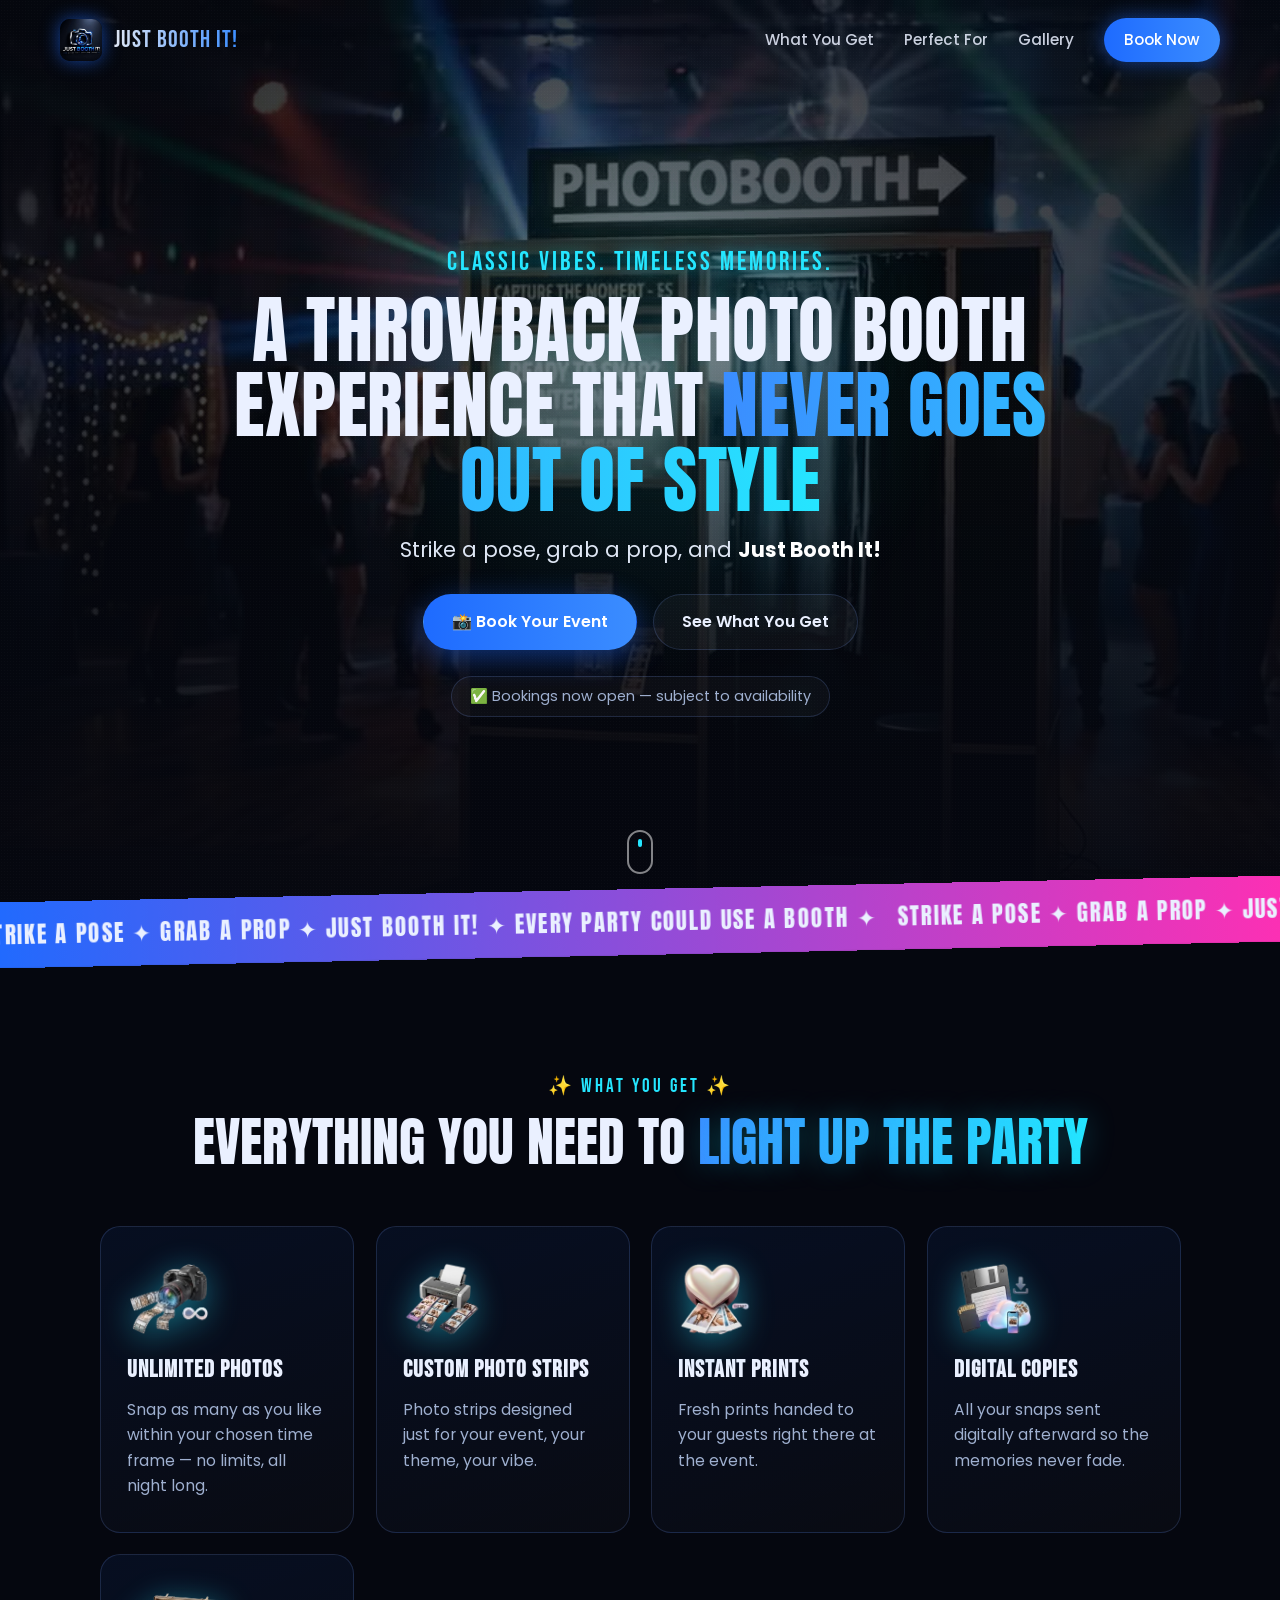
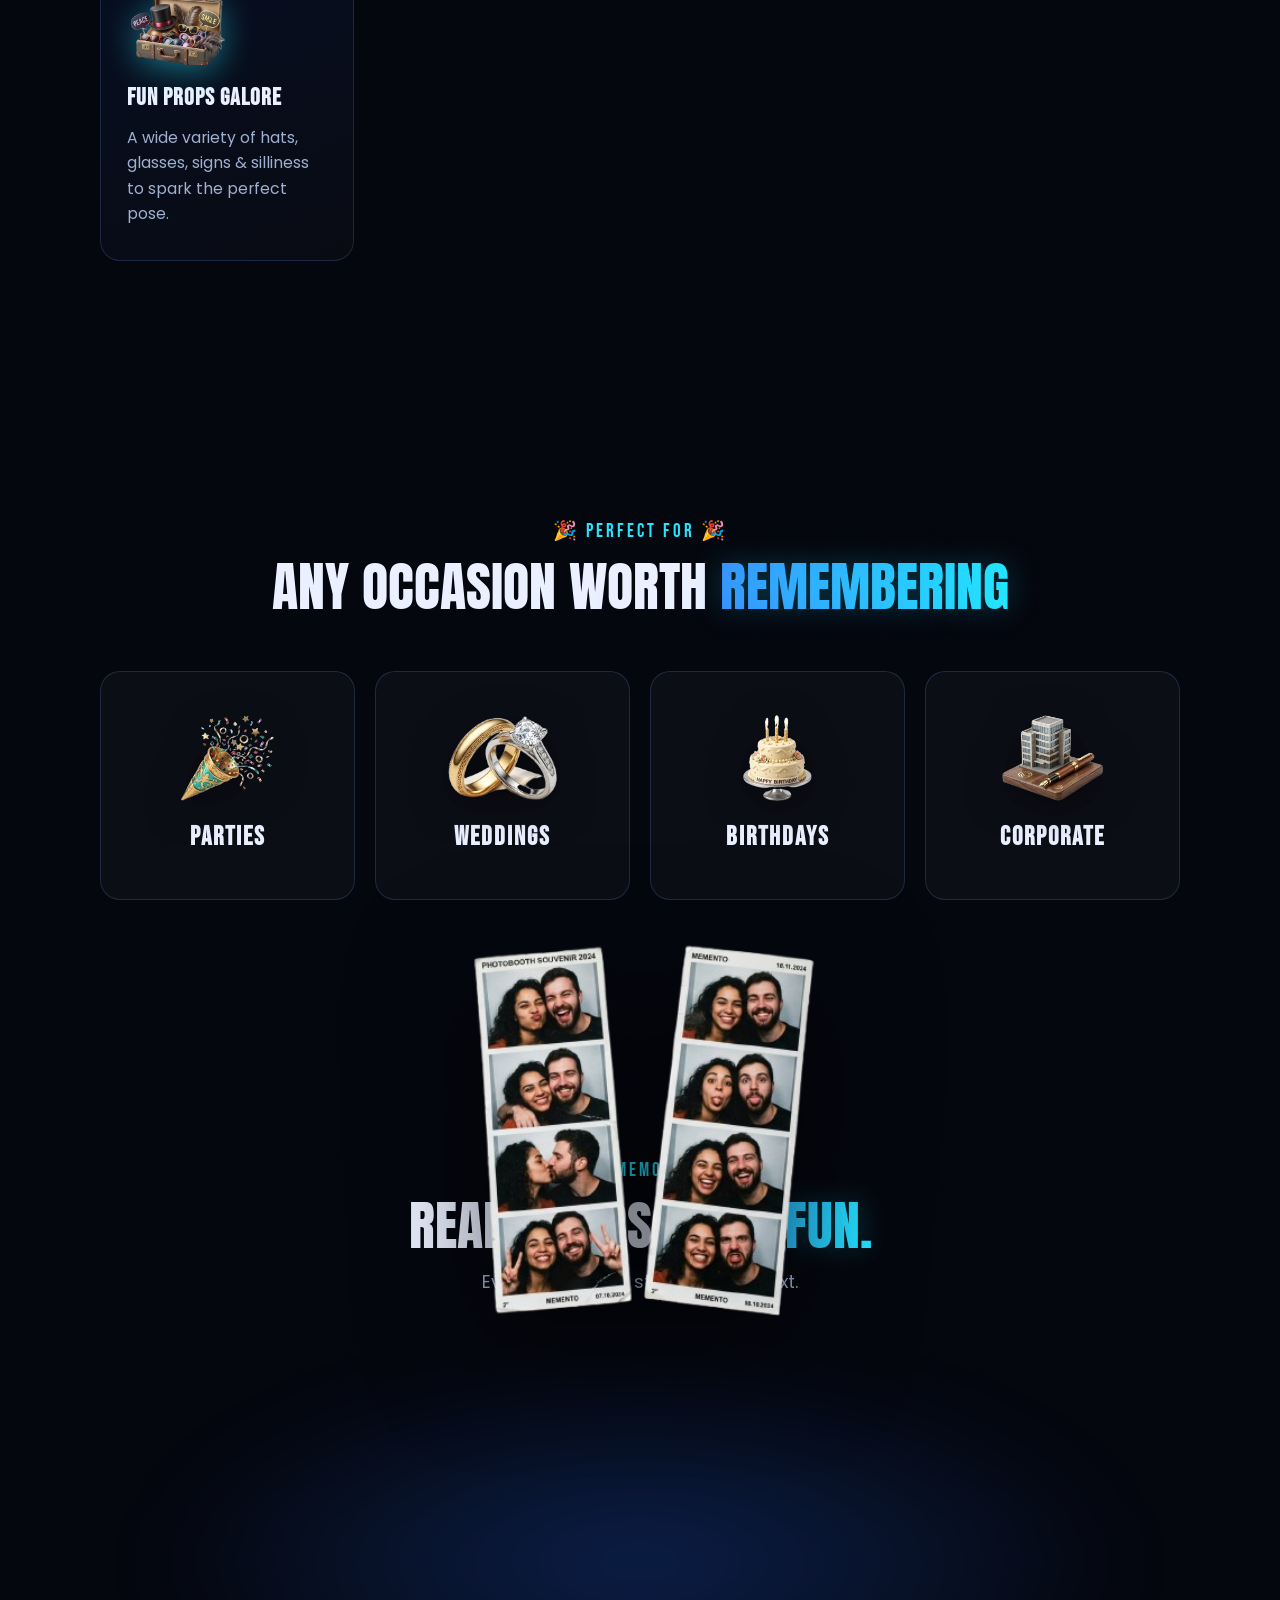
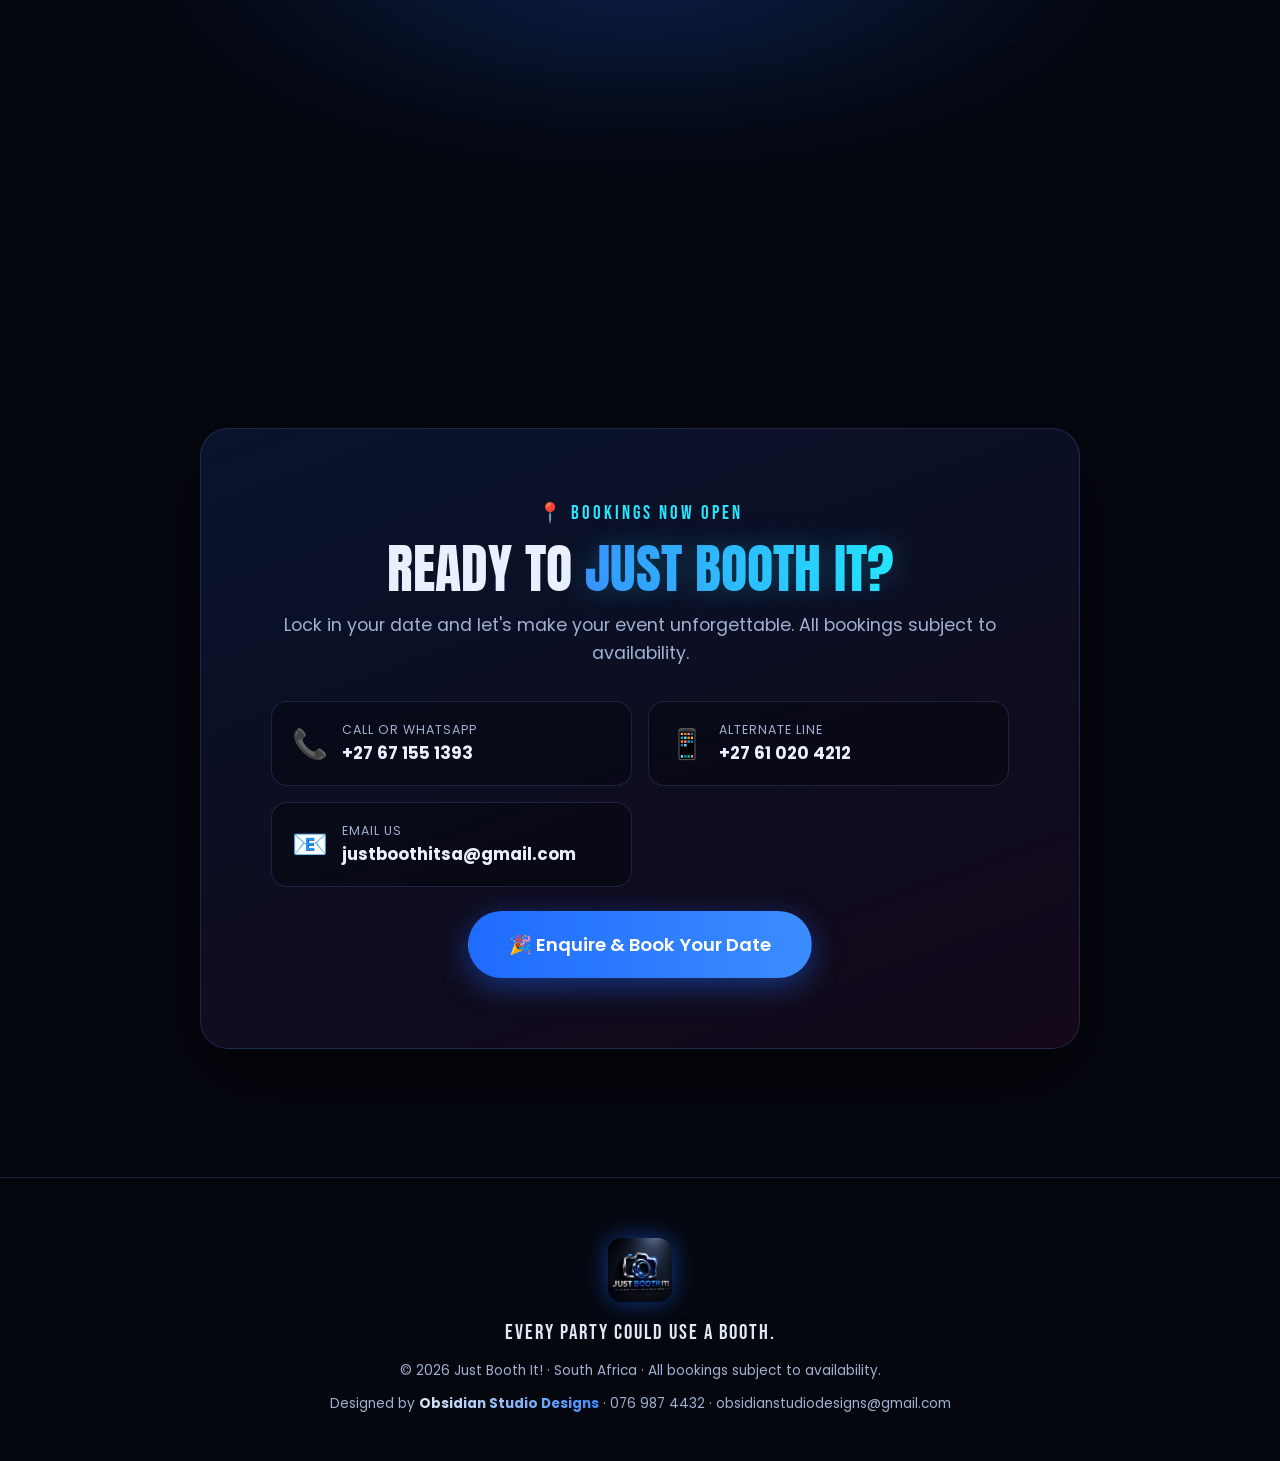
==== index.html @ 1b3a0e2d "Just Booth It! photo booth rental site Dark party/club-themed single-page site with strobe & laser e" ====
<!DOCTYPE html>
<html lang="en">
<head>
  <meta charset="UTF-8" />
  <meta name="viewport" content="width=device-width, initial-scale=1.0" />
  <title>Just Booth It! — Photo Booth Rental | Every Party Could Use a Booth</title>
  <meta name="description" content="Just Booth It! — a throwback photo booth experience that never goes out of style. Unlimited photos, custom strips, instant prints & digital copies for parties, weddings, birthdays & corporate events. Bookings now open." />
  <link rel="icon" type="image/jpeg" href="assets/logo.jpg" />
  <link rel="stylesheet" href="styles.css" />
  <link rel="preconnect" href="https://fonts.googleapis.com" />
  <link rel="preconnect" href="https://fonts.gstatic.com" crossorigin />
  <link href="https://fonts.googleapis.com/css2?family=Anton&family=Poppins:wght@300;400;500;600;700&family=Bebas+Neue&display=swap" rel="stylesheet" />
</head>
<body>

  <!-- Club light overlays -->
  <div class="fx-layer" aria-hidden="true">
    <div class="strobe"></div>
    <div class="lasers">
      <span class="laser l1"></span>
      <span class="laser l2"></span>
      <span class="laser l3"></span>
      <span class="laser l4"></span>
      <span class="laser l5"></span>
    </div>
    <div class="spotlight"></div>
    <div class="grain"></div>
  </div>

  <!-- NAV -->
  <header class="nav" id="nav">
    <a href="#top" class="nav__brand">
      <img src="assets/logo.jpg" alt="Just Booth It logo" />
      <span>Just Booth It!</span>
    </a>
    <nav class="nav__links">
      <a href="#whatyouget">What You Get</a>
      <a href="#perfect">Perfect For</a>
      <a href="#gallery">Gallery</a>
      <a href="#book" class="nav__cta">Book Now</a>
    </nav>
    <button class="nav__burger" id="burger" aria-label="Menu"><span></span><span></span><span></span></button>
  </header>

  <!-- HERO -->
  <section class="hero" id="top">
    <video class="hero__video" autoplay muted loop playsinline poster="assets/hero-poster.jpg">
      <source src="assets/hero.mp4" type="video/mp4" />
    </video>
    <div class="hero__scrim"></div>

    <div class="hero__content reveal">
      <p class="hero__eyebrow">Classic vibes. Timeless memories.</p>
      <h1 class="hero__title">A throwback photo booth experience that <span>never goes out of style</span></h1>
      <p class="hero__sub">Strike a pose, grab a prop, and <b>Just Booth It!</b></p>
      <div class="hero__actions">
        <a href="#book" class="btn btn--primary">📸 Book Your Event</a>
        <a href="#whatyouget" class="btn btn--ghost">See What You Get</a>
      </div>
      <div class="hero__badge">✅ Bookings now open — subject to availability</div>
    </div>

    <a href="#whatyouget" class="hero__scroll" aria-label="Scroll down">
      <span></span>
    </a>
  </section>

  <!-- MARQUEE -->
  <div class="marquee" aria-hidden="true">
    <div class="marquee__track">
      <span>Strike a pose ✦ Grab a prop ✦ Just Booth It! ✦ Every party could use a booth ✦ </span>
      <span>Strike a pose ✦ Grab a prop ✦ Just Booth It! ✦ Every party could use a booth ✦ </span>
    </div>
  </div>

  <!-- WHAT YOU GET -->
  <section class="section" id="whatyouget">
    <div class="section__head reveal">
      <p class="kicker">✨ What You Get ✨</p>
      <h2 class="h2">Everything you need to <span class="glow">light up the party</span></h2>
    </div>

    <div class="cards">
      <article class="card reveal" data-tilt>
        <div class="card__icon"><img src="assets/get-photos.png" alt="" /></div>
        <h3>Unlimited Photos</h3>
        <p>Snap as many as you like within your chosen time frame — no limits, all night long.</p>
      </article>
      <article class="card reveal" data-tilt>
        <div class="card__icon"><img src="assets/get-strips.png" alt="" /></div>
        <h3>Custom Photo Strips</h3>
        <p>Photo strips designed just for your event, your theme, your vibe.</p>
      </article>
      <article class="card reveal" data-tilt>
        <div class="card__icon"><img src="assets/get-instant.png" alt="" /></div>
        <h3>Instant Prints</h3>
        <p>Fresh prints handed to your guests right there at the event.</p>
      </article>
      <article class="card reveal" data-tilt>
        <div class="card__icon"><img src="assets/get-digital.png" alt="" /></div>
        <h3>Digital Copies</h3>
        <p>All your snaps sent digitally afterward so the memories never fade.</p>
      </article>
      <article class="card reveal" data-tilt>
        <div class="card__icon"><img src="assets/get-props.png" alt="" /></div>
        <h3>Fun Props Galore</h3>
        <p>A wide variety of hats, glasses, signs & silliness to spark the perfect pose.</p>
      </article>
    </div>
  </section>

  <!-- PERFECT FOR -->
  <section class="section perfect" id="perfect">
    <div class="section__head reveal">
      <p class="kicker">🎉 Perfect For 🎉</p>
      <h2 class="h2">Any occasion worth <span class="glow">remembering</span></h2>
    </div>
    <div class="perfect__grid">
      <div class="occ reveal"><img src="assets/occ-party.png" alt="" /><h3>Parties</h3></div>
      <div class="occ reveal"><img src="assets/occ-wedding.png" alt="" /><h3>Weddings</h3></div>
      <div class="occ reveal"><img src="assets/occ-birthday.png" alt="" /><h3>Birthdays</h3></div>
      <div class="occ reveal"><img src="assets/occ-corporate.png" alt="" /><h3>Corporate</h3></div>
    </div>
  </section>

  <!-- GALLERY -->
  <section class="section gallery" id="gallery">
    <div class="section__head reveal">
      <p class="kicker">🖤 The Memories 🖤</p>
      <h2 class="h2">Real strips. <span class="glow">Real fun.</span></h2>
      <p class="lede">Every strip tells a story. Yours is next.</p>
    </div>
    <div class="gallery__stage">
      <img class="gallery__strips parallax" data-speed="0.15" src="assets/strips.png" alt="Photo booth strips of guests posing" />
      <div class="gallery__glow"></div>
    </div>
  </section>

  <!-- BOOK / CONTACT -->
  <section class="section book" id="book">
    <div class="book__inner reveal">
      <p class="kicker">📍 Bookings Now Open</p>
      <h2 class="h2">Ready to <span class="glow">Just Booth It?</span></h2>
      <p class="lede">Lock in your date and let's make your event unforgettable. All bookings subject to availability.</p>

      <div class="book__contacts">
        <a class="contact" href="tel:+27671551393">
          <span class="contact__ic">📞</span>
          <span class="contact__t"><small>Call or WhatsApp</small><b>+27 67 155 1393</b></span>
        </a>
        <a class="contact" href="tel:+27610204212">
          <span class="contact__ic">📱</span>
          <span class="contact__t"><small>Alternate line</small><b>+27 61 020 4212</b></span>
        </a>
        <a class="contact" href="mailto:justboothitsa@gmail.com">
          <span class="contact__ic">📧</span>
          <span class="contact__t"><small>Email us</small><b>justboothitsa@gmail.com</b></span>
        </a>
      </div>

      <a href="mailto:justboothitsa@gmail.com?subject=Photo%20Booth%20Booking%20Enquiry" class="btn btn--primary btn--big">🎉 Enquire &amp; Book Your Date</a>
    </div>
  </section>

  <!-- FOOTER -->
  <footer class="footer">
    <img src="assets/logo.jpg" alt="Just Booth It" class="footer__logo" />
    <p class="footer__tag">Every party could use a booth.</p>
    <p class="footer__copy">© <span id="year"></span> Just Booth It! · South Africa · All bookings subject to availability.</p>
    <p class="footer__credit">Designed by <b>Obsidian Studio Designs</b> · <a href="tel:+27769874432">076 987 4432</a> · <a href="mailto:obsidianstudiodesigns@gmail.com">obsidianstudiodesigns@gmail.com</a></p>
  </footer>

  <script src="script.js"></script>
</body>
</html>
---- styles.css ----
/* ===== Just Booth It! — dark club/party theme ===== */
:root{
  --ink:#05070f;
  --ink-2:#0a0e1c;
  --blue:#1e6bff;
  --blue-bright:#3b8dff;
  --cyan:#25e6ff;
  --silver:#dfe7f5;
  --magenta:#ff2fb3;
  --green:#39ff88;
  --text:#eaf0ff;
  --muted:#9fb0d0;
  --edge:rgba(120,160,255,.18);
  --font-head:'Anton',sans-serif;
  --font-alt:'Bebas Neue',sans-serif;
  --font-body:'Poppins',sans-serif;
}

*{box-sizing:border-box;margin:0;padding:0}
html{scroll-behavior:smooth}
body{
  font-family:var(--font-body);
  background:var(--ink);
  color:var(--text);
  overflow-x:hidden;
  line-height:1.6;
}
img{max-width:100%;display:block}
a{color:inherit;text-decoration:none}

/* ===== club light FX layer ===== */
.fx-layer{position:fixed;inset:0;pointer-events:none;z-index:2;overflow:hidden}
.strobe{position:absolute;inset:0;background:#fff;opacity:0;mix-blend-mode:overlay;animation:strobe 9s infinite}
@keyframes strobe{
  0%,7%,100%{opacity:0}
  2%{opacity:.05}
  4%{opacity:.14}
  5%{opacity:0}
  6%{opacity:.10}
}
.lasers{position:absolute;inset:-30%;filter:blur(2px)}
.laser{position:absolute;top:50%;left:50%;width:160vw;height:3px;transform-origin:left center;opacity:.0;mix-blend-mode:screen}
.laser.l1{background:linear-gradient(90deg,transparent,var(--blue),transparent);animation:sweep 11s linear infinite}
.laser.l2{background:linear-gradient(90deg,transparent,var(--cyan),transparent);animation:sweep 14s linear infinite reverse}
.laser.l3{background:linear-gradient(90deg,transparent,var(--magenta),transparent);animation:sweep 17s linear infinite}
.laser.l4{background:linear-gradient(90deg,transparent,var(--green),transparent);animation:sweep 13s linear infinite reverse}
.laser.l5{background:linear-gradient(90deg,transparent,var(--blue-bright),transparent);animation:sweep 19s linear infinite}
@keyframes sweep{
  0%{transform:rotate(0deg);opacity:0}
  10%{opacity:.35}
  50%{opacity:.5}
  90%{opacity:.35}
  100%{transform:rotate(360deg);opacity:0}
}
.spotlight{position:absolute;width:60vmax;height:60vmax;border-radius:50%;
  background:radial-gradient(circle, rgba(37,230,255,.10), transparent 60%);
  transform:translate(-50%,-50%);left:50%;top:40%;transition:left .3s ease,top .3s ease}
.grain{position:absolute;inset:0;opacity:.05;background-image:radial-gradient(rgba(255,255,255,.5) .5px,transparent .5px);background-size:3px 3px}

/* ===== nav ===== */
.nav{position:fixed;top:0;left:0;right:0;z-index:20;display:flex;align-items:center;justify-content:space-between;
  padding:18px clamp(18px,5vw,60px);transition:.35s;backdrop-filter:blur(0)}
.nav.scrolled{background:rgba(5,7,15,.78);backdrop-filter:blur(14px);border-bottom:1px solid var(--edge);padding:12px clamp(18px,5vw,60px)}
.nav__brand{display:flex;align-items:center;gap:12px;font-family:var(--font-alt);font-size:1.5rem;letter-spacing:1px}
.nav__brand img{width:42px;height:42px;border-radius:10px;box-shadow:0 0 18px rgba(30,107,255,.6)}
.nav__brand span{background:linear-gradient(90deg,var(--silver),var(--blue-bright));-webkit-background-clip:text;background-clip:text;color:transparent}
.nav__links{display:flex;align-items:center;gap:30px;font-weight:500;font-size:.95rem}
.nav__links a{opacity:.85;transition:.2s;position:relative}
.nav__links a:hover{opacity:1;color:var(--cyan)}
.nav__cta{background:linear-gradient(90deg,var(--blue),var(--blue-bright));color:#fff!important;padding:10px 20px;border-radius:999px;opacity:1!important;box-shadow:0 0 20px rgba(30,107,255,.5)}
.nav__cta:hover{box-shadow:0 0 32px rgba(59,141,255,.9)}
.nav__burger{display:none;flex-direction:column;gap:5px;background:none;border:0;cursor:pointer}
.nav__burger span{width:26px;height:3px;background:var(--text);border-radius:2px;transition:.3s}

/* ===== hero ===== */
.hero{position:relative;min-height:100svh;display:grid;place-items:center;text-align:center;overflow:hidden}
.hero__video{position:absolute;inset:0;width:100%;height:100%;object-fit:cover;z-index:0;filter:saturate(1.15) contrast(1.05)}
.hero__scrim{position:absolute;inset:0;z-index:1;
  background:
    radial-gradient(ellipse at 50% 30%,rgba(5,7,15,.25),rgba(5,7,15,.75) 70%),
    linear-gradient(to bottom,rgba(5,7,15,.6),rgba(5,7,15,.35) 40%,rgba(5,7,15,.95))}
.hero__content{position:relative;z-index:5;padding:100px 20px 40px;max-width:960px}
.hero__logo{width:min(360px,72vw);margin:0 auto 6px;filter:drop-shadow(0 8px 40px rgba(30,107,255,.55));animation:floaty 6s ease-in-out infinite}
@keyframes floaty{50%{transform:translateY(-12px)}}
.hero__eyebrow{font-family:var(--font-alt);letter-spacing:3px;font-size:clamp(1.1rem,3vw,1.6rem);color:var(--cyan);text-shadow:0 0 18px rgba(37,230,255,.6);margin-bottom:8px}
.hero__title{font-family:var(--font-head);font-weight:400;line-height:1.02;font-size:clamp(2.1rem,6.4vw,4.6rem);letter-spacing:.5px;text-transform:uppercase}
.hero__title span{background:linear-gradient(90deg,var(--blue-bright),var(--cyan));-webkit-background-clip:text;background-clip:text;color:transparent}
.hero__sub{margin-top:16px;font-size:clamp(1rem,2.4vw,1.3rem);color:var(--silver)}
.hero__sub b{color:#fff}
.hero__actions{margin-top:28px;display:flex;gap:16px;justify-content:center;flex-wrap:wrap}
.hero__badge{margin-top:26px;display:inline-block;font-size:.9rem;color:var(--muted);border:1px solid var(--edge);padding:8px 18px;border-radius:999px;background:rgba(255,255,255,.03)}

.hero__scroll{position:absolute;bottom:26px;left:50%;transform:translateX(-50%);z-index:6;width:26px;height:44px;border:2px solid rgba(255,255,255,.5);border-radius:14px;display:grid;justify-items:center;padding-top:7px}
.hero__scroll span{width:4px;height:8px;background:var(--cyan);border-radius:2px;animation:scrolldot 1.6s infinite}
@keyframes scrolldot{0%{transform:translateY(0);opacity:1}70%{transform:translateY(14px);opacity:0}100%{opacity:0}}

/* ===== buttons ===== */
.btn{font-family:var(--font-body);font-weight:600;font-size:1rem;padding:14px 28px;border-radius:999px;cursor:pointer;transition:.25s;display:inline-block;border:1px solid transparent}
.btn--primary{background:linear-gradient(90deg,var(--blue),var(--blue-bright));color:#fff;box-shadow:0 8px 30px rgba(30,107,255,.45)}
.btn--primary:hover{transform:translateY(-3px);box-shadow:0 12px 40px rgba(59,141,255,.8)}
.btn--ghost{border-color:var(--edge);color:var(--text);background:rgba(255,255,255,.04)}
.btn--ghost:hover{border-color:var(--cyan);color:var(--cyan);transform:translateY(-3px)}
.btn--big{font-size:1.15rem;padding:18px 40px;margin-top:14px}

/* ===== marquee ===== */
.marquee{position:relative;z-index:5;background:linear-gradient(90deg,var(--blue),var(--magenta));overflow:hidden;padding:14px 0;transform:rotate(-1.2deg) scale(1.03);margin:-10px 0}
.marquee__track{display:flex;white-space:nowrap;animation:marq 22s linear infinite;font-family:var(--font-head);letter-spacing:2px;font-size:1.4rem;text-transform:uppercase}
.marquee__track span{padding-right:20px}
@keyframes marq{to{transform:translateX(-50%)}}

/* ===== sections ===== */
.section{position:relative;z-index:5;padding:clamp(70px,10vw,130px) clamp(18px,5vw,60px);max-width:1200px;margin:0 auto}
.section__head{text-align:center;margin-bottom:56px}
.kicker{font-family:var(--font-alt);letter-spacing:3px;font-size:1.2rem;color:var(--cyan);margin-bottom:10px}
.h2{font-family:var(--font-head);font-weight:400;text-transform:uppercase;font-size:clamp(1.9rem,5vw,3.4rem);line-height:1.05}
.glow{background:linear-gradient(90deg,var(--blue-bright),var(--cyan));-webkit-background-clip:text;background-clip:text;color:transparent;text-shadow:0 0 30px rgba(37,230,255,.25)}
.lede{margin-top:14px;color:var(--muted);font-size:1.1rem}

/* ===== cards ===== */
.cards{display:grid;grid-template-columns:repeat(auto-fit,minmax(230px,1fr));gap:22px}
.card{position:relative;padding:34px 26px;border-radius:20px;background:linear-gradient(160deg,rgba(30,107,255,.08),rgba(255,255,255,.02));
  border:1px solid var(--edge);overflow:hidden;transition:transform .2s ease,box-shadow .3s ease;will-change:transform}
.card::before{content:"";position:absolute;inset:0;border-radius:20px;padding:1px;background:linear-gradient(140deg,var(--blue),transparent 40%,var(--cyan));
  -webkit-mask:linear-gradient(#000 0 0) content-box,linear-gradient(#000 0 0);-webkit-mask-composite:xor;mask-composite:exclude;opacity:0;transition:.3s}
.card:hover{box-shadow:0 20px 50px rgba(9,14,30,.7),0 0 30px rgba(37,230,255,.15)}
.card:hover::before{opacity:1}
.card__icon{margin-bottom:14px;height:76px;display:flex;align-items:center}
.card__icon img{height:76px;width:auto;filter:drop-shadow(0 6px 16px rgba(37,230,255,.45));transition:transform .3s ease}
.card:hover .card__icon img{transform:scale(1.08) translateY(-2px)}
.card h3{font-family:var(--font-alt);letter-spacing:1px;font-size:1.5rem;margin-bottom:8px}
.card p{color:var(--muted);font-size:.98rem}

/* ===== perfect for ===== */
.perfect__grid{display:grid;grid-template-columns:repeat(auto-fit,minmax(180px,1fr));gap:20px}
.occ{text-align:center;padding:40px 20px;border-radius:20px;background:rgba(255,255,255,.03);border:1px solid var(--edge);transition:.3s}
.occ img{height:92px;width:auto;display:block;margin:0 auto 14px;filter:drop-shadow(0 8px 18px rgba(0,0,0,.5));transition:.4s}
.occ:hover{transform:translateY(-8px);border-color:var(--magenta);background:rgba(255,47,179,.06)}
.occ:hover img{transform:scale(1.15) rotate(-4deg)}
.occ h3{font-family:var(--font-alt);letter-spacing:2px;font-size:1.6rem}

/* ===== gallery ===== */
.gallery__stage{position:relative;display:grid;place-items:center;min-height:420px}
.gallery__strips{width:min(760px,92vw);filter:drop-shadow(0 30px 60px rgba(0,0,0,.6));border-radius:8px}
.gallery__glow{position:absolute;inset:0;z-index:-1;background:radial-gradient(ellipse at center,rgba(30,107,255,.25),transparent 65%);filter:blur(40px)}

/* ===== book ===== */
.book{max-width:1000px}
.book__inner{text-align:center;padding:clamp(40px,6vw,70px);border-radius:28px;
  background:linear-gradient(160deg,rgba(30,107,255,.12),rgba(255,47,179,.06));border:1px solid var(--edge);
  box-shadow:0 30px 80px rgba(0,0,0,.5)}
.book__contacts{display:grid;grid-template-columns:repeat(auto-fit,minmax(250px,1fr));gap:16px;margin:34px 0 10px}
.contact{display:flex;align-items:center;gap:14px;text-align:left;padding:18px 20px;border-radius:16px;background:rgba(5,7,15,.5);border:1px solid var(--edge);transition:.25s}
.contact:hover{transform:translateY(-4px);border-color:var(--cyan);box-shadow:0 10px 30px rgba(37,230,255,.15)}
.contact__ic{font-size:1.8rem}
.contact__t{display:flex;flex-direction:column}
.contact__t small{color:var(--muted);font-size:.78rem;text-transform:uppercase;letter-spacing:1px}
.contact__t b{font-size:1.05rem}

/* ===== footer ===== */
.footer{position:relative;z-index:5;text-align:center;padding:60px 20px 46px;border-top:1px solid var(--edge)}
.footer__logo{width:64px;border-radius:14px;margin:0 auto 14px;box-shadow:0 0 24px rgba(30,107,255,.5)}
.footer__tag{font-family:var(--font-alt);letter-spacing:2px;font-size:1.3rem;color:var(--silver)}
.footer__copy{color:var(--muted);font-size:.85rem;margin-top:10px}
.footer__credit{margin-top:12px;font-size:.85rem;color:var(--muted)}
.footer__credit b{background:linear-gradient(90deg,var(--silver),var(--blue-bright));-webkit-background-clip:text;background-clip:text;color:transparent}
.footer__credit a{color:var(--muted);border-bottom:1px solid transparent;transition:.2s}
.footer__credit a:hover{color:var(--cyan);border-color:var(--cyan)}

/* ===== scroll reveal ===== */
.reveal{opacity:0;transform:translateY(40px);transition:opacity .8s cubic-bezier(.2,.7,.2,1),transform .8s cubic-bezier(.2,.7,.2,1)}
.reveal.in{opacity:1;transform:none}
.cards .card{transition-delay:calc(var(--i,0)*70ms)}

/* ===== responsive ===== */
@media (max-width:760px){
  .nav__links{position:fixed;inset:0 0 auto auto;top:0;height:100svh;width:min(78vw,320px);flex-direction:column;justify-content:center;gap:26px;
    background:rgba(5,7,15,.96);backdrop-filter:blur(16px);transform:translateX(100%);transition:.35s;font-size:1.3rem;border-left:1px solid var(--edge)}
  .nav__links.open{transform:none}
  body.menu-open{overflow:hidden}
  .nav__burger{display:flex;z-index:30}
  .nav__burger.open span:nth-child(1){transform:translateY(8px) rotate(45deg)}
  .nav__burger.open span:nth-child(2){opacity:0}
  .nav__burger.open span:nth-child(3){transform:translateY(-8px) rotate(-45deg)}
}
@media (prefers-reduced-motion:reduce){
  *{animation:none!important;transition:none!important}
  .reveal{opacity:1;transform:none}
}
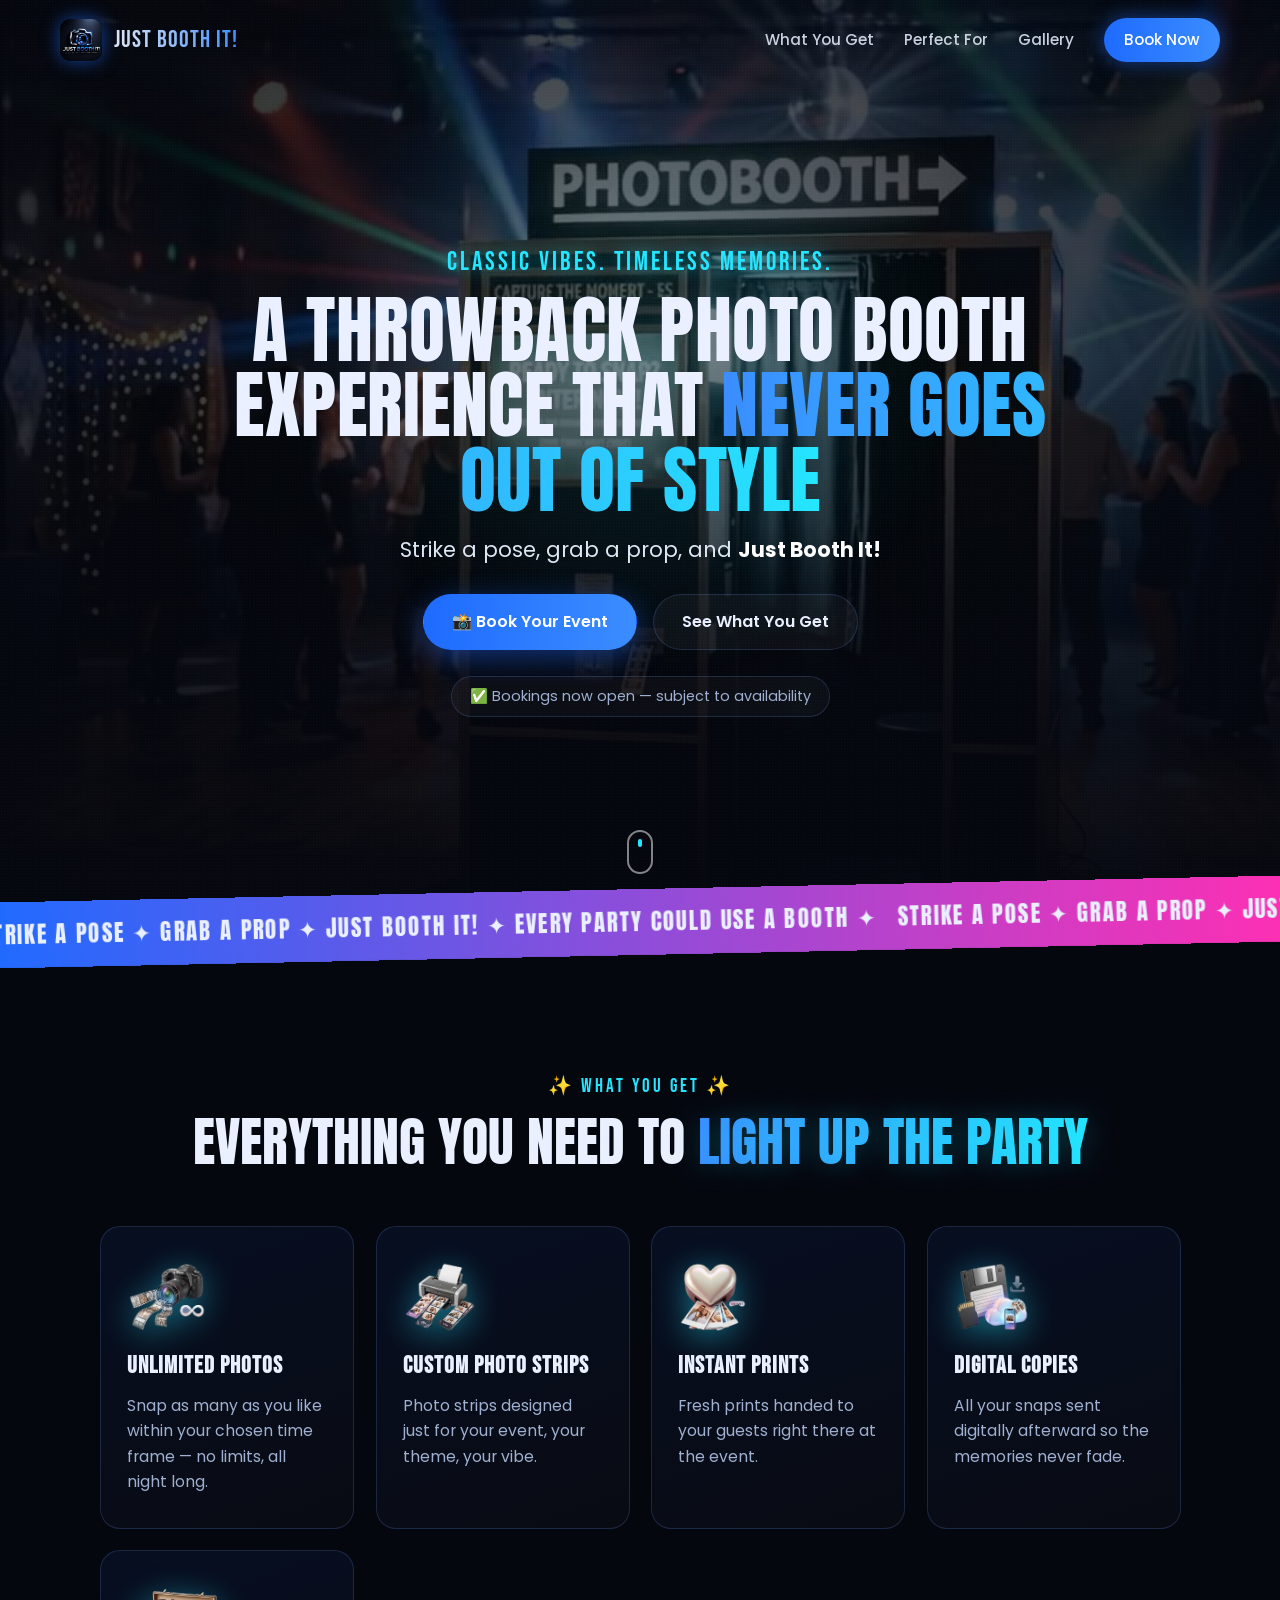
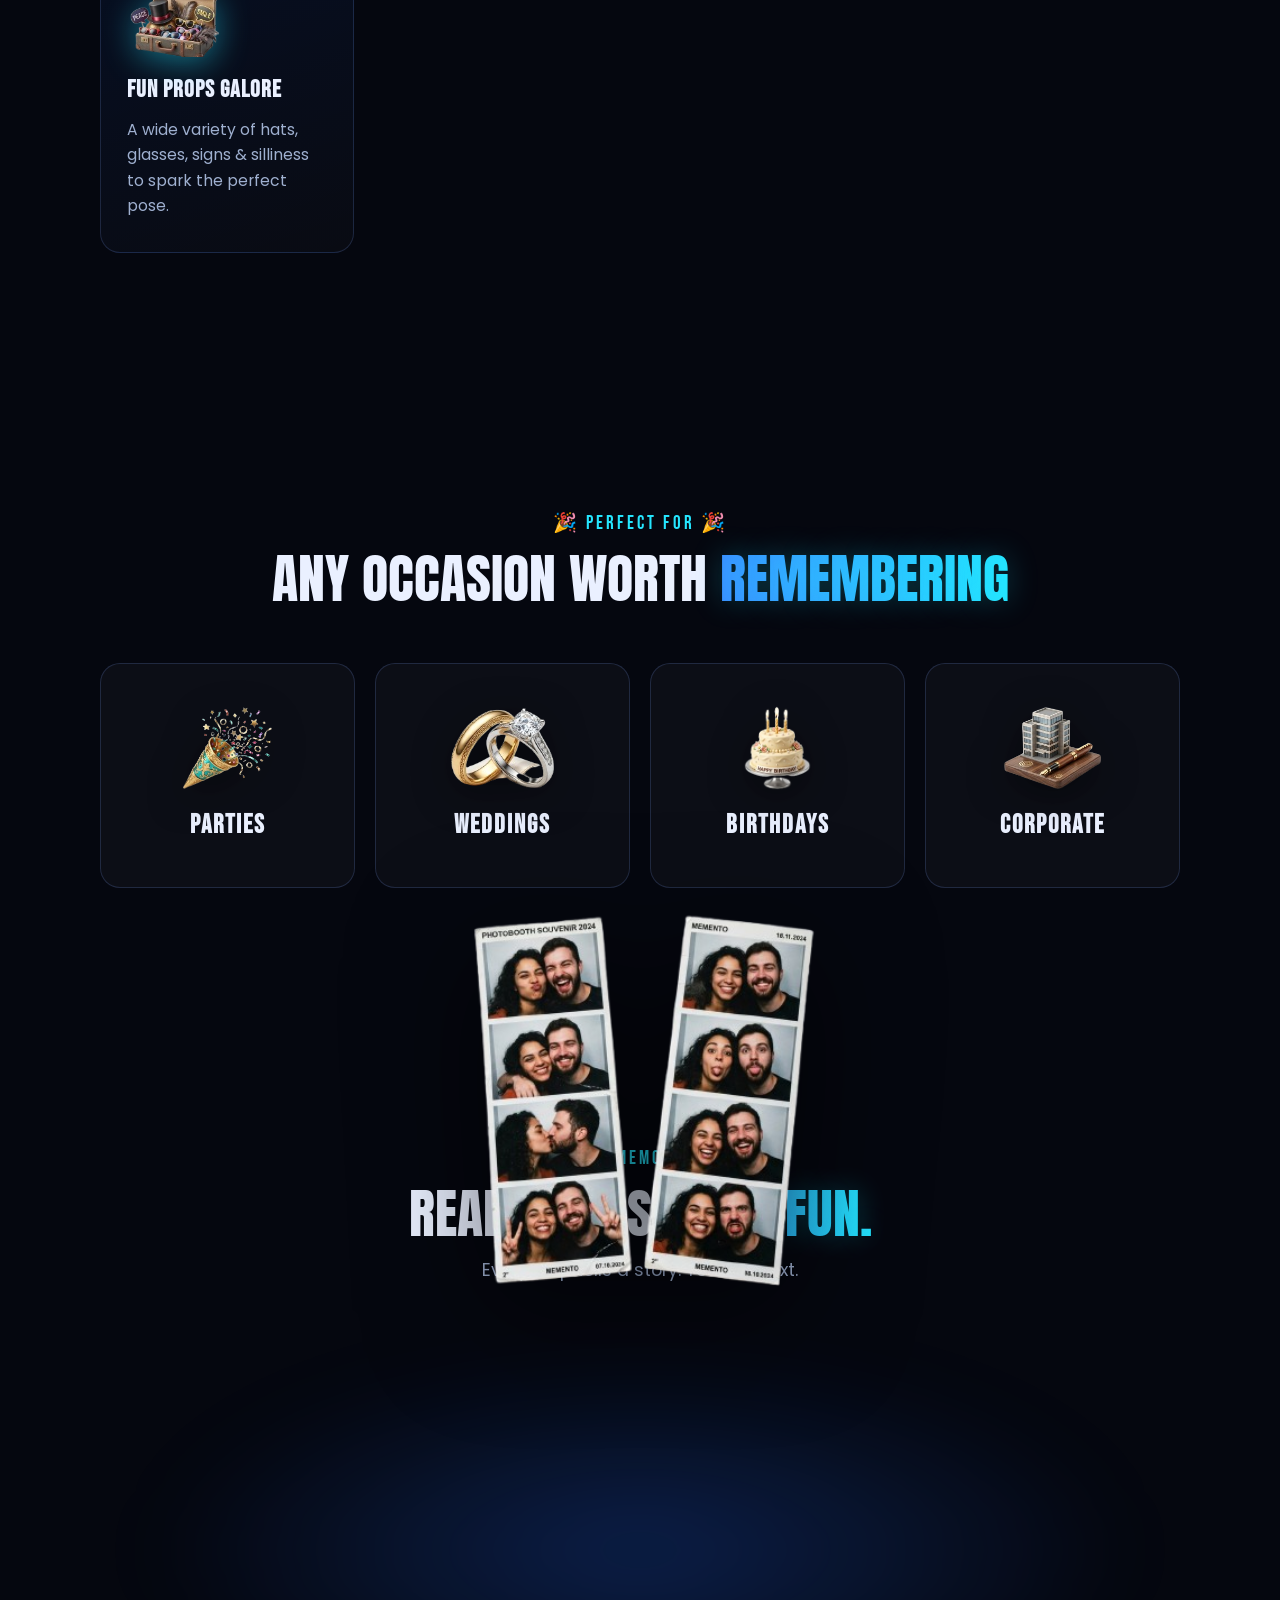
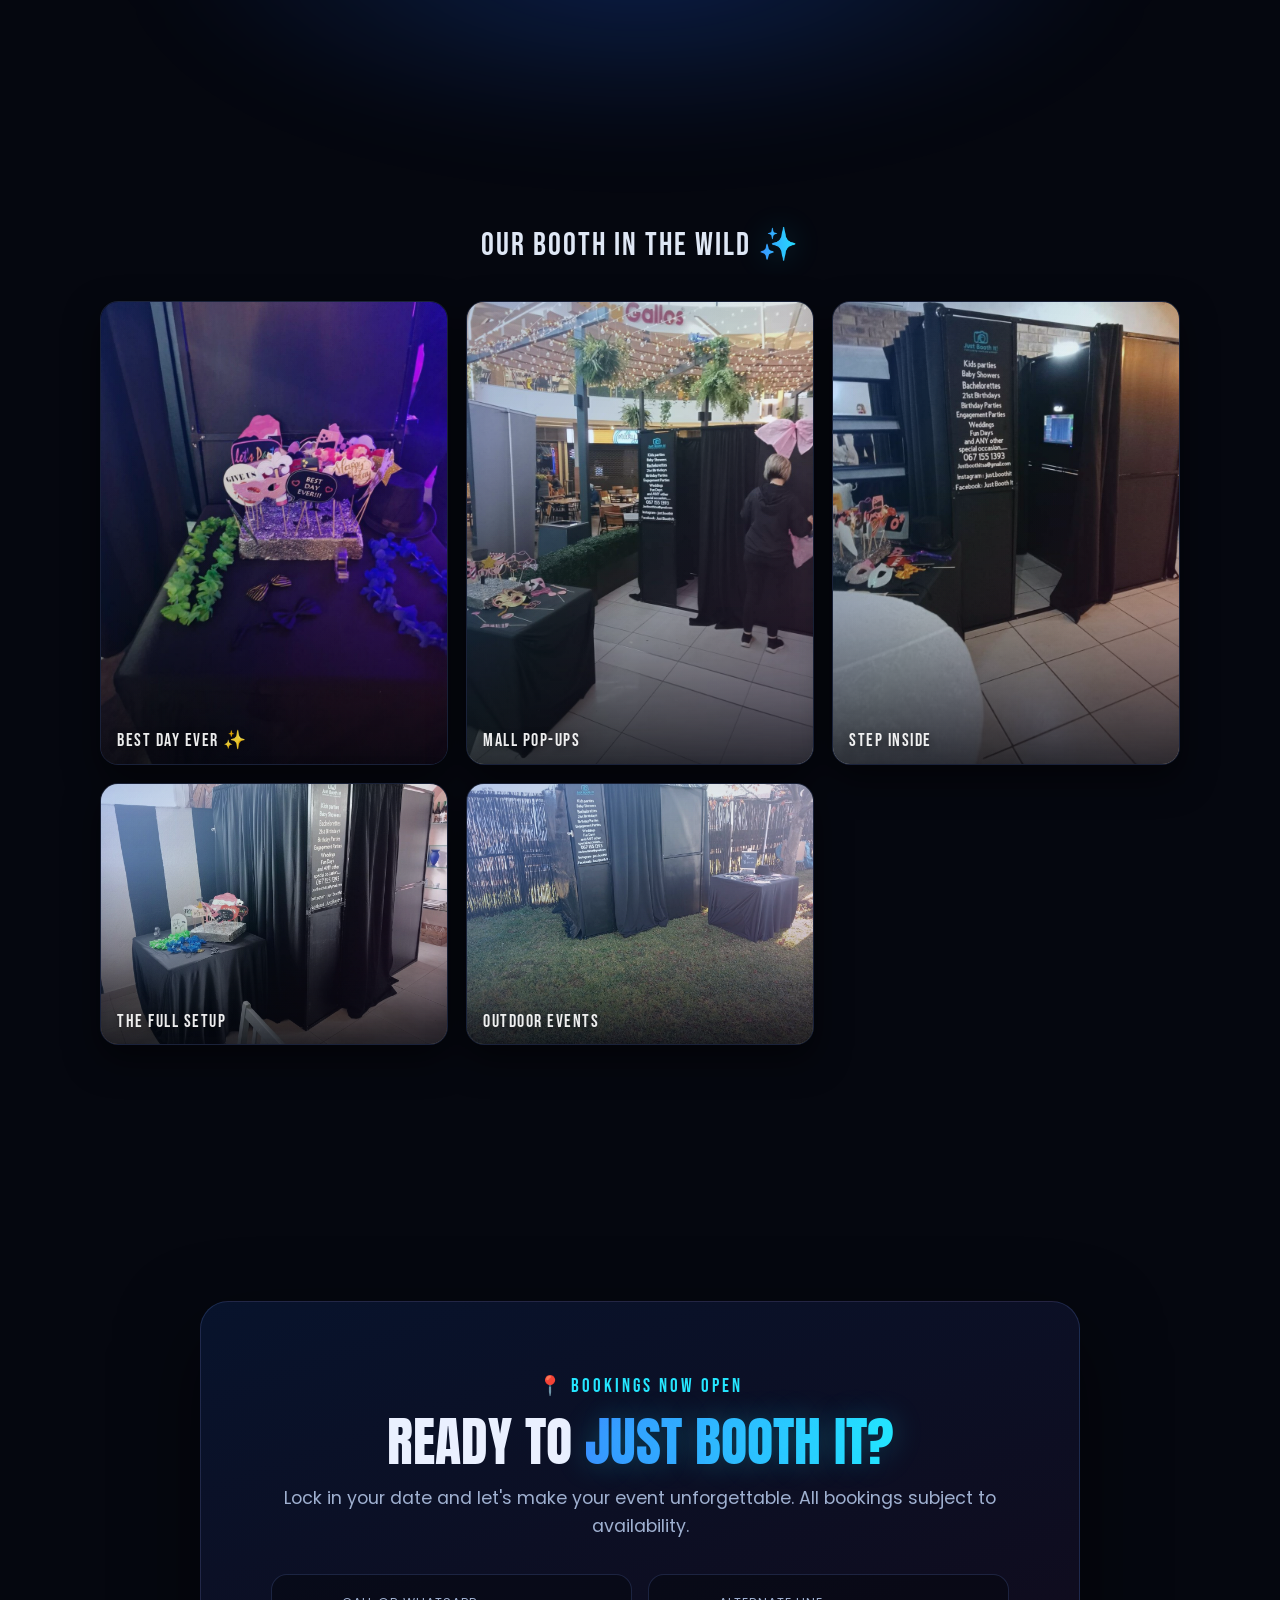
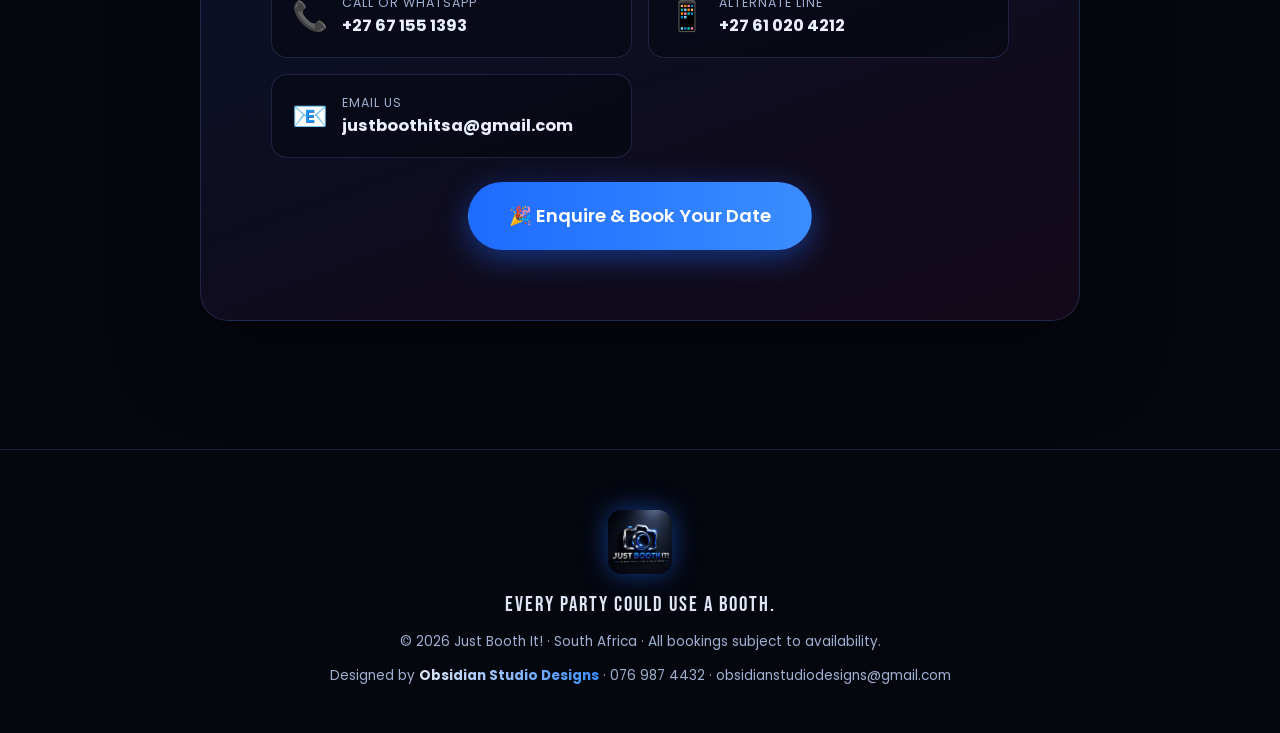
==== commit d7498b1d: "Add real setup photo gallery + mobile polish - Add 5 real booth/event photos in a masonry gallery wi" ====
--- a/index.html
+++ b/index.html
@@ -134,6 +134,15 @@
       <img class="gallery__strips parallax" data-speed="0.15" src="assets/strips.png" alt="Photo booth strips of guests posing" />
       <div class="gallery__glow"></div>
     </div>
+
+    <p class="gallery__subhead reveal">Our booth in the wild <span class="glow">✨</span></p>
+    <div class="photos">
+      <figure class="photo reveal"><img src="assets/gallery-1.jpg" width="900" height="1200" alt="Prop table lit up at a party" loading="lazy" /><figcaption>Best Day Ever ✨</figcaption></figure>
+      <figure class="photo reveal"><img src="assets/gallery-2.jpg" width="1200" height="904" alt="Just Booth It booth with prop bar" loading="lazy" /><figcaption>The Full Setup</figcaption></figure>
+      <figure class="photo reveal"><img src="assets/gallery-3.jpg" width="900" height="1200" alt="Photo booth pop-up at a shopping mall" loading="lazy" /><figcaption>Mall Pop-Ups</figcaption></figure>
+      <figure class="photo reveal"><img src="assets/gallery-4.jpg" width="1200" height="904" alt="Outdoor photo booth setup on grass" loading="lazy" /><figcaption>Outdoor Events</figcaption></figure>
+      <figure class="photo reveal"><img src="assets/gallery-5.jpg" width="900" height="1200" alt="Inside the photo booth with live screen" loading="lazy" /><figcaption>Step Inside</figcaption></figure>
+    </div>
   </section>
 
   <!-- BOOK / CONTACT -->
--- a/styles.css
+++ b/styles.css
@@ -124,8 +124,8 @@
   -webkit-mask:linear-gradient(#000 0 0) content-box,linear-gradient(#000 0 0);-webkit-mask-composite:xor;mask-composite:exclude;opacity:0;transition:.3s}
 .card:hover{box-shadow:0 20px 50px rgba(9,14,30,.7),0 0 30px rgba(37,230,255,.15)}
 .card:hover::before{opacity:1}
-.card__icon{margin-bottom:14px;height:76px;display:flex;align-items:center}
-.card__icon img{height:76px;width:auto;filter:drop-shadow(0 6px 16px rgba(37,230,255,.45));transition:transform .3s ease}
+.card__icon{margin-bottom:14px;height:clamp(52px,13vw,72px);display:flex;align-items:center}
+.card__icon img{height:clamp(52px,13vw,72px);width:auto;filter:drop-shadow(0 6px 16px rgba(37,230,255,.45));transition:transform .3s ease}
 .card:hover .card__icon img{transform:scale(1.08) translateY(-2px)}
 .card h3{font-family:var(--font-alt);letter-spacing:1px;font-size:1.5rem;margin-bottom:8px}
 .card p{color:var(--muted);font-size:.98rem}
@@ -133,7 +133,7 @@
 /* ===== perfect for ===== */
 .perfect__grid{display:grid;grid-template-columns:repeat(auto-fit,minmax(180px,1fr));gap:20px}
 .occ{text-align:center;padding:40px 20px;border-radius:20px;background:rgba(255,255,255,.03);border:1px solid var(--edge);transition:.3s}
-.occ img{height:92px;width:auto;display:block;margin:0 auto 14px;filter:drop-shadow(0 8px 18px rgba(0,0,0,.5));transition:.4s}
+.occ img{height:clamp(58px,15vw,88px);width:auto;display:block;margin:0 auto 14px;filter:drop-shadow(0 8px 18px rgba(0,0,0,.5));transition:.4s}
 .occ:hover{transform:translateY(-8px);border-color:var(--magenta);background:rgba(255,47,179,.06)}
 .occ:hover img{transform:scale(1.15) rotate(-4deg)}
 .occ h3{font-family:var(--font-alt);letter-spacing:2px;font-size:1.6rem}
@@ -142,6 +142,25 @@
 .gallery__stage{position:relative;display:grid;place-items:center;min-height:420px}
 .gallery__strips{width:min(760px,92vw);filter:drop-shadow(0 30px 60px rgba(0,0,0,.6));border-radius:8px}
 .gallery__glow{position:absolute;inset:0;z-index:-1;background:radial-gradient(ellipse at center,rgba(30,107,255,.25),transparent 65%);filter:blur(40px)}
+.gallery__subhead{text-align:center;font-family:var(--font-alt);letter-spacing:2px;font-size:clamp(1.4rem,4vw,2rem);margin:60px 0 30px;color:var(--silver)}
+.photos{columns:3;column-gap:18px}
+.photo{position:relative;margin:0 0 18px;border-radius:18px;overflow:hidden;break-inside:avoid;
+  border:1px solid var(--edge);box-shadow:0 14px 34px rgba(0,0,0,.5);cursor:pointer;
+  transition:transform .35s cubic-bezier(.2,.7,.2,1),box-shadow .35s}
+.photo img{width:100%;height:auto;display:block;transition:transform .5s ease,filter .4s ease}
+.photo::after{content:"";position:absolute;inset:0;pointer-events:none;
+  background:linear-gradient(180deg,rgba(5,7,15,.10) 0%,rgba(5,7,15,0) 30%,rgba(5,7,15,.25) 65%,rgba(5,7,15,.9) 100%),
+             linear-gradient(120deg,rgba(30,107,255,.28),rgba(37,230,255,.06) 45%,rgba(255,47,179,.14));
+  mix-blend-mode:normal;transition:opacity .4s ease;opacity:.9}
+.photo figcaption{position:absolute;left:0;right:0;bottom:0;z-index:2;padding:16px 16px 14px;
+  font-family:var(--font-alt);letter-spacing:1.5px;font-size:1.15rem;color:#fff;
+  transform:translateY(6px);opacity:.92;transition:.4s;text-shadow:0 2px 10px rgba(0,0,0,.6)}
+.photo:hover{transform:translateY(-6px);box-shadow:0 22px 50px rgba(9,14,30,.7),0 0 26px rgba(37,230,255,.22);border-color:var(--cyan)}
+.photo:hover img{transform:scale(1.06)}
+.photo:hover::after{opacity:1}
+.photo:hover figcaption{transform:none;opacity:1;color:var(--cyan)}
+@media (max-width:900px){.photos{columns:2}}
+@media (max-width:560px){.photos{columns:1;column-gap:0}}
 
 /* ===== book ===== */
 .book{max-width:1000px}
@@ -152,9 +171,9 @@
 .contact{display:flex;align-items:center;gap:14px;text-align:left;padding:18px 20px;border-radius:16px;background:rgba(5,7,15,.5);border:1px solid var(--edge);transition:.25s}
 .contact:hover{transform:translateY(-4px);border-color:var(--cyan);box-shadow:0 10px 30px rgba(37,230,255,.15)}
 .contact__ic{font-size:1.8rem}
-.contact__t{display:flex;flex-direction:column}
+.contact__t{display:flex;flex-direction:column;min-width:0}
 .contact__t small{color:var(--muted);font-size:.78rem;text-transform:uppercase;letter-spacing:1px}
-.contact__t b{font-size:1.05rem}
+.contact__t b{font-size:1.02rem;overflow-wrap:anywhere;word-break:break-word}
 
 /* ===== footer ===== */
 .footer{position:relative;z-index:5;text-align:center;padding:60px 20px 46px;border-top:1px solid var(--edge)}
@@ -182,6 +201,29 @@
   .nav__burger.open span:nth-child(2){opacity:0}
   .nav__burger.open span:nth-child(3){transform:translateY(-8px) rotate(-45deg)}
 }
+@media (max-width:560px){
+  .section{padding:56px 16px}
+  .section__head{margin-bottom:36px}
+  .kicker{font-size:1rem}
+  .lede{font-size:.98rem}
+  .btn{font-size:.92rem;padding:12px 22px}
+  .btn--big{font-size:1rem;padding:15px 28px}
+  .hero__actions{gap:12px}
+  .hero__actions .btn{width:100%;max-width:300px}
+  .hero__badge{font-size:.8rem}
+  .cards{gap:16px}
+  .card{padding:26px 22px}
+  .card h3{font-size:1.35rem}
+  .card p{font-size:.92rem}
+  .perfect__grid{grid-template-columns:repeat(2,1fr);gap:14px}
+  .occ{padding:26px 12px;border-radius:16px}
+  .occ h3{font-size:1.35rem}
+  .book__inner{padding:34px 20px}
+  .contact{padding:15px 16px;gap:12px}
+  .contact__ic{font-size:1.5rem}
+  .contact__t b{font-size:.95rem}
+  .footer__credit{font-size:.8rem}
+}
 @media (prefers-reduced-motion:reduce){
   *{animation:none!important;transition:none!important}
   .reveal{opacity:1;transform:none}
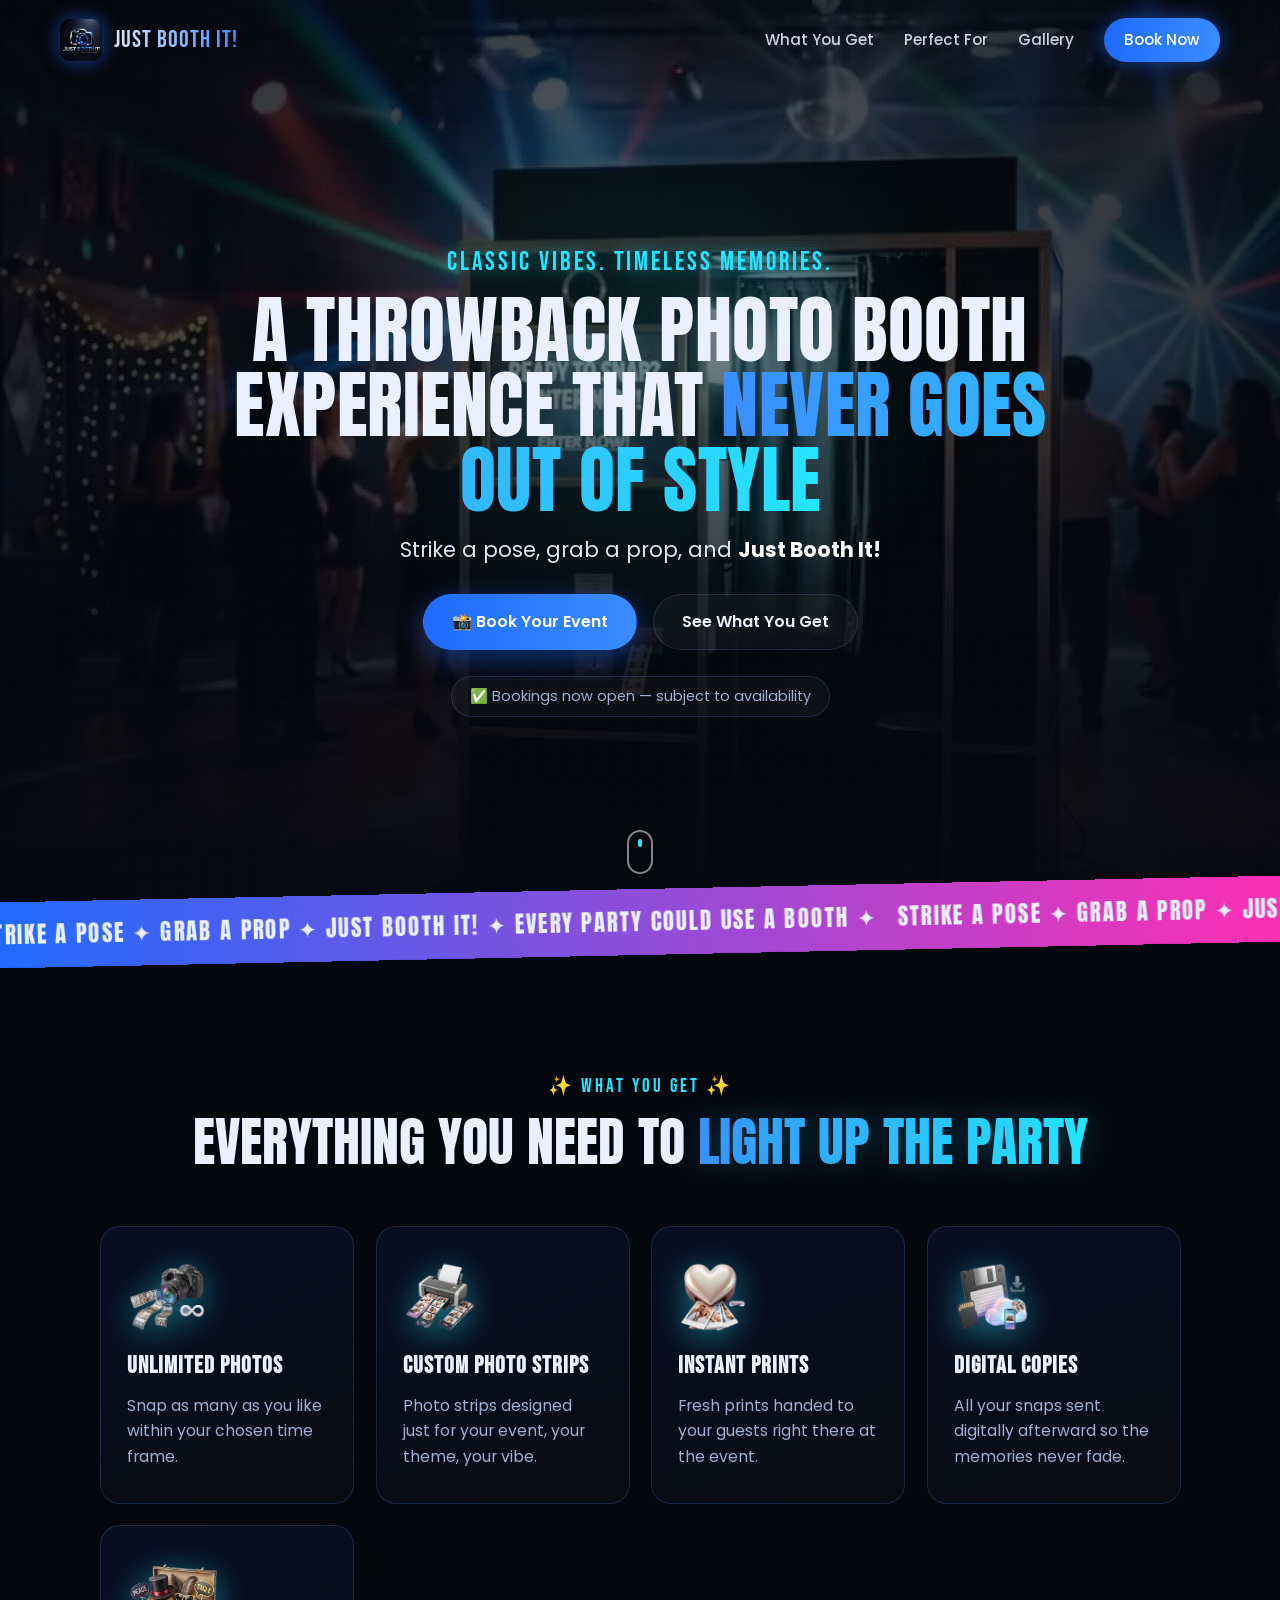
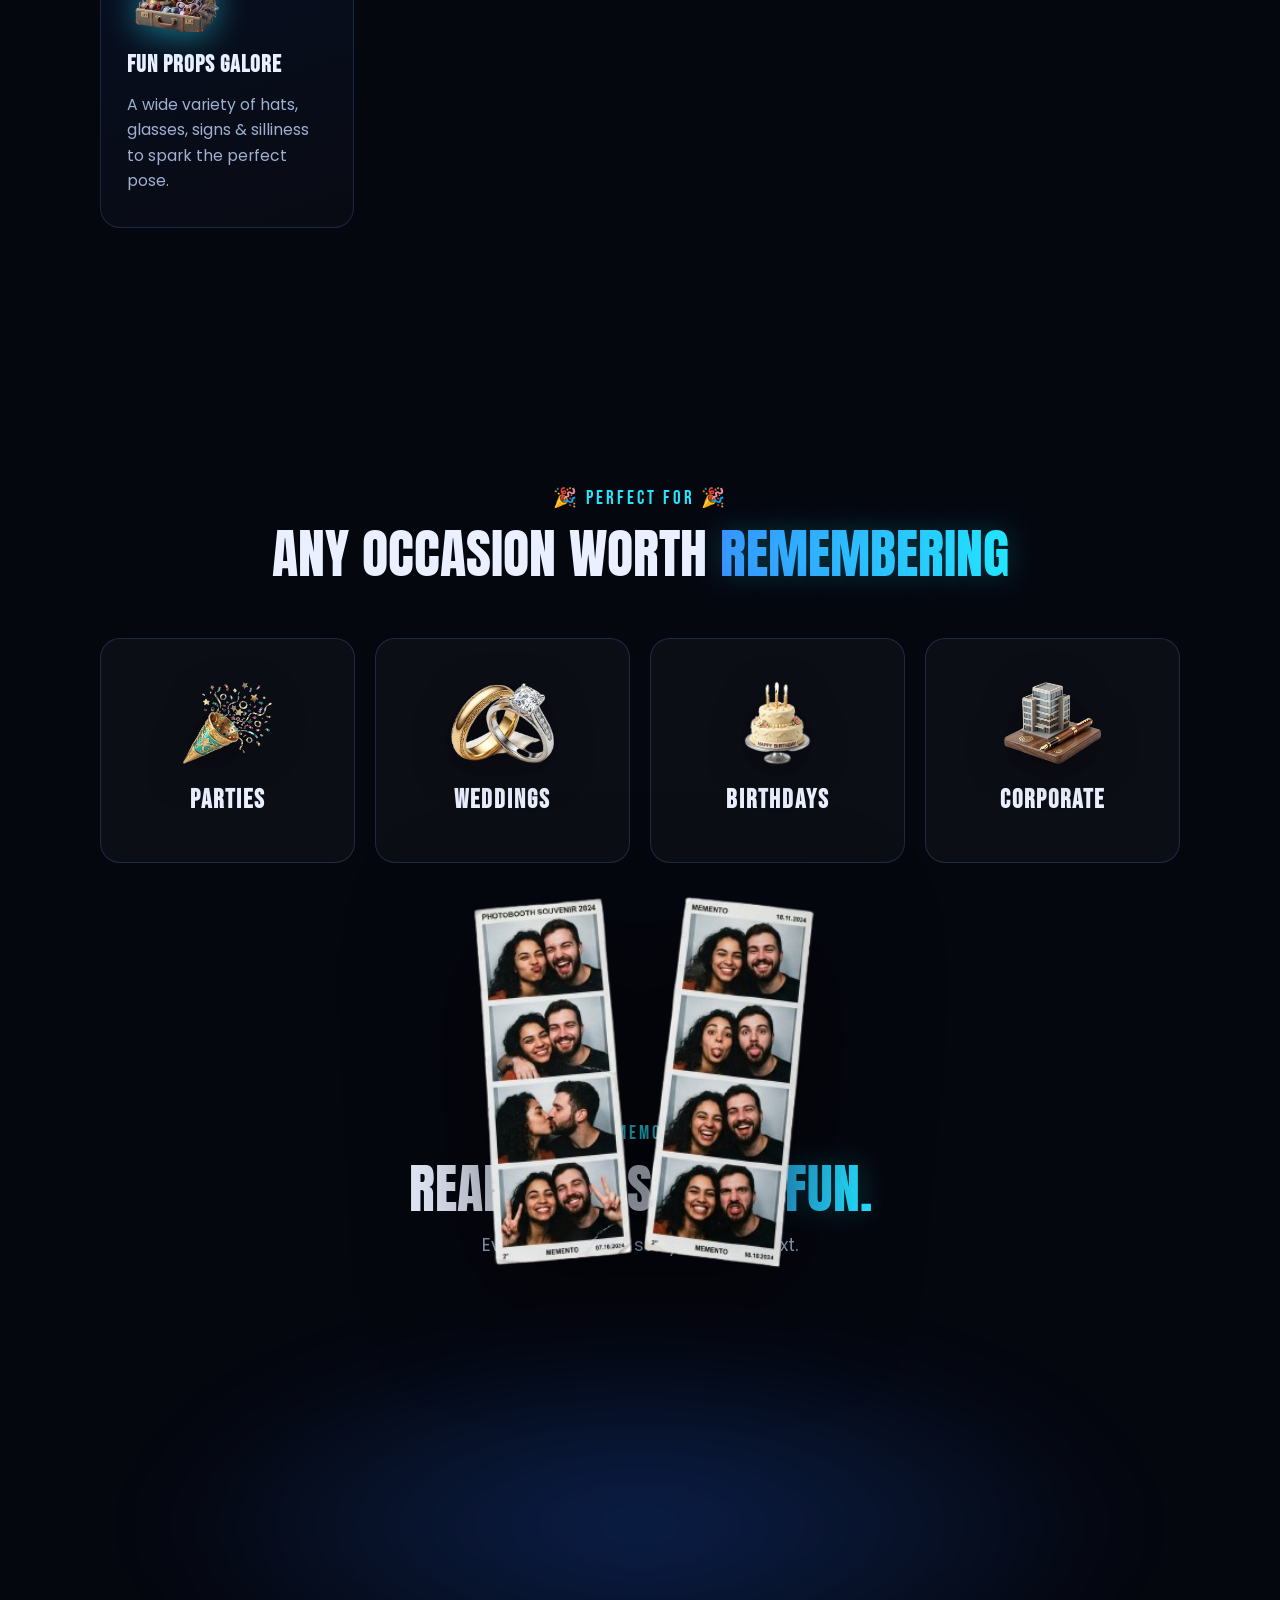
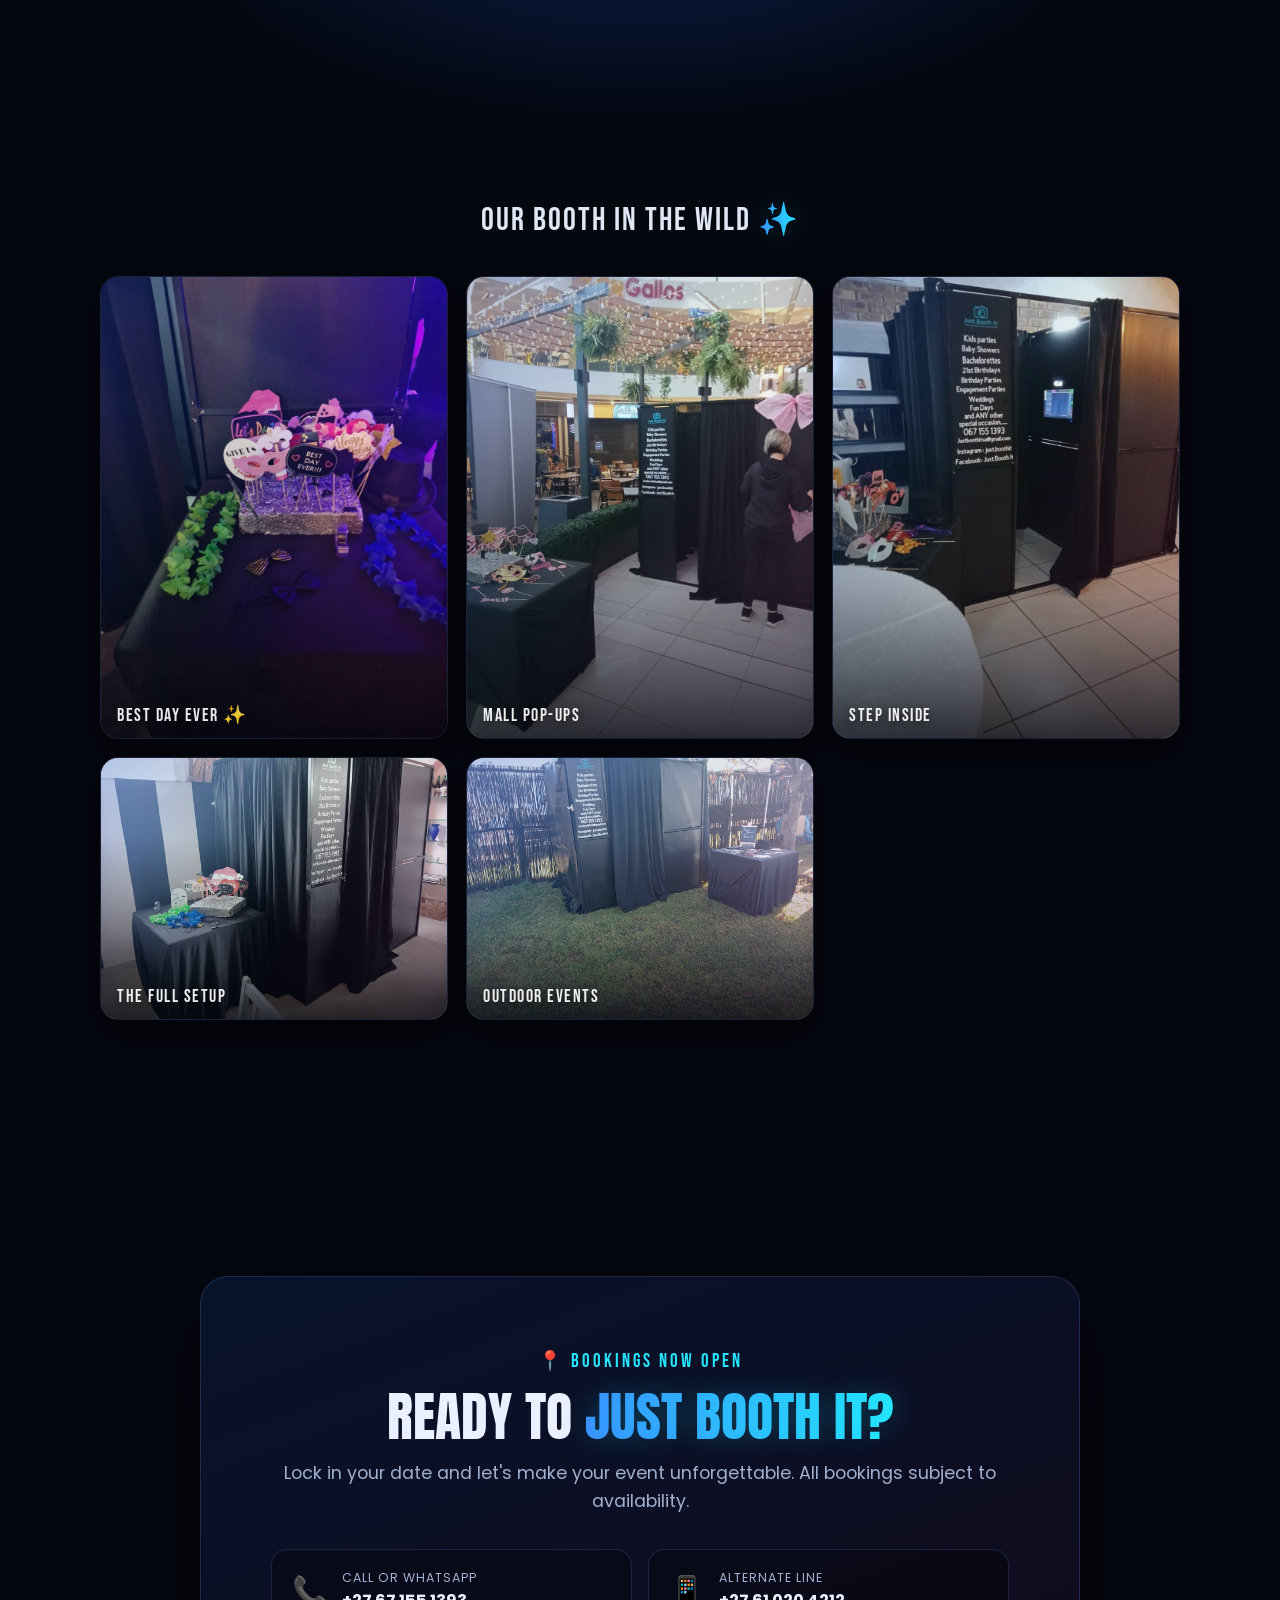
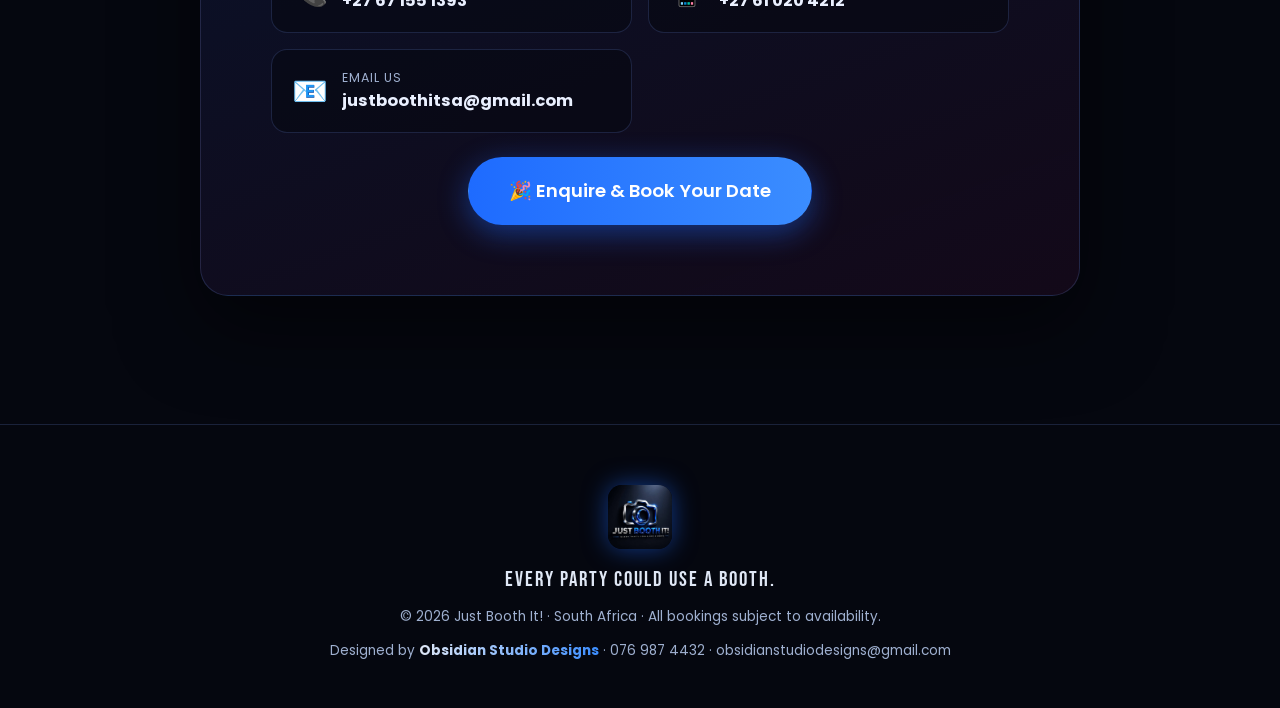
==== commit afb98b55: "Swap in new landing video; trim Unlimited Photos copy - Replace hero video with new club clip (re-cr" ====
--- a/index.html
+++ b/index.html
@@ -84,7 +84,7 @@
       <article class="card reveal" data-tilt>
         <div class="card__icon"><img src="assets/get-photos.png" alt="" /></div>
         <h3>Unlimited Photos</h3>
-        <p>Snap as many as you like within your chosen time frame — no limits, all night long.</p>
+        <p>Snap as many as you like within your chosen time frame.</p>
       </article>
       <article class="card reveal" data-tilt>
         <div class="card__icon"><img src="assets/get-strips.png" alt="" /></div>
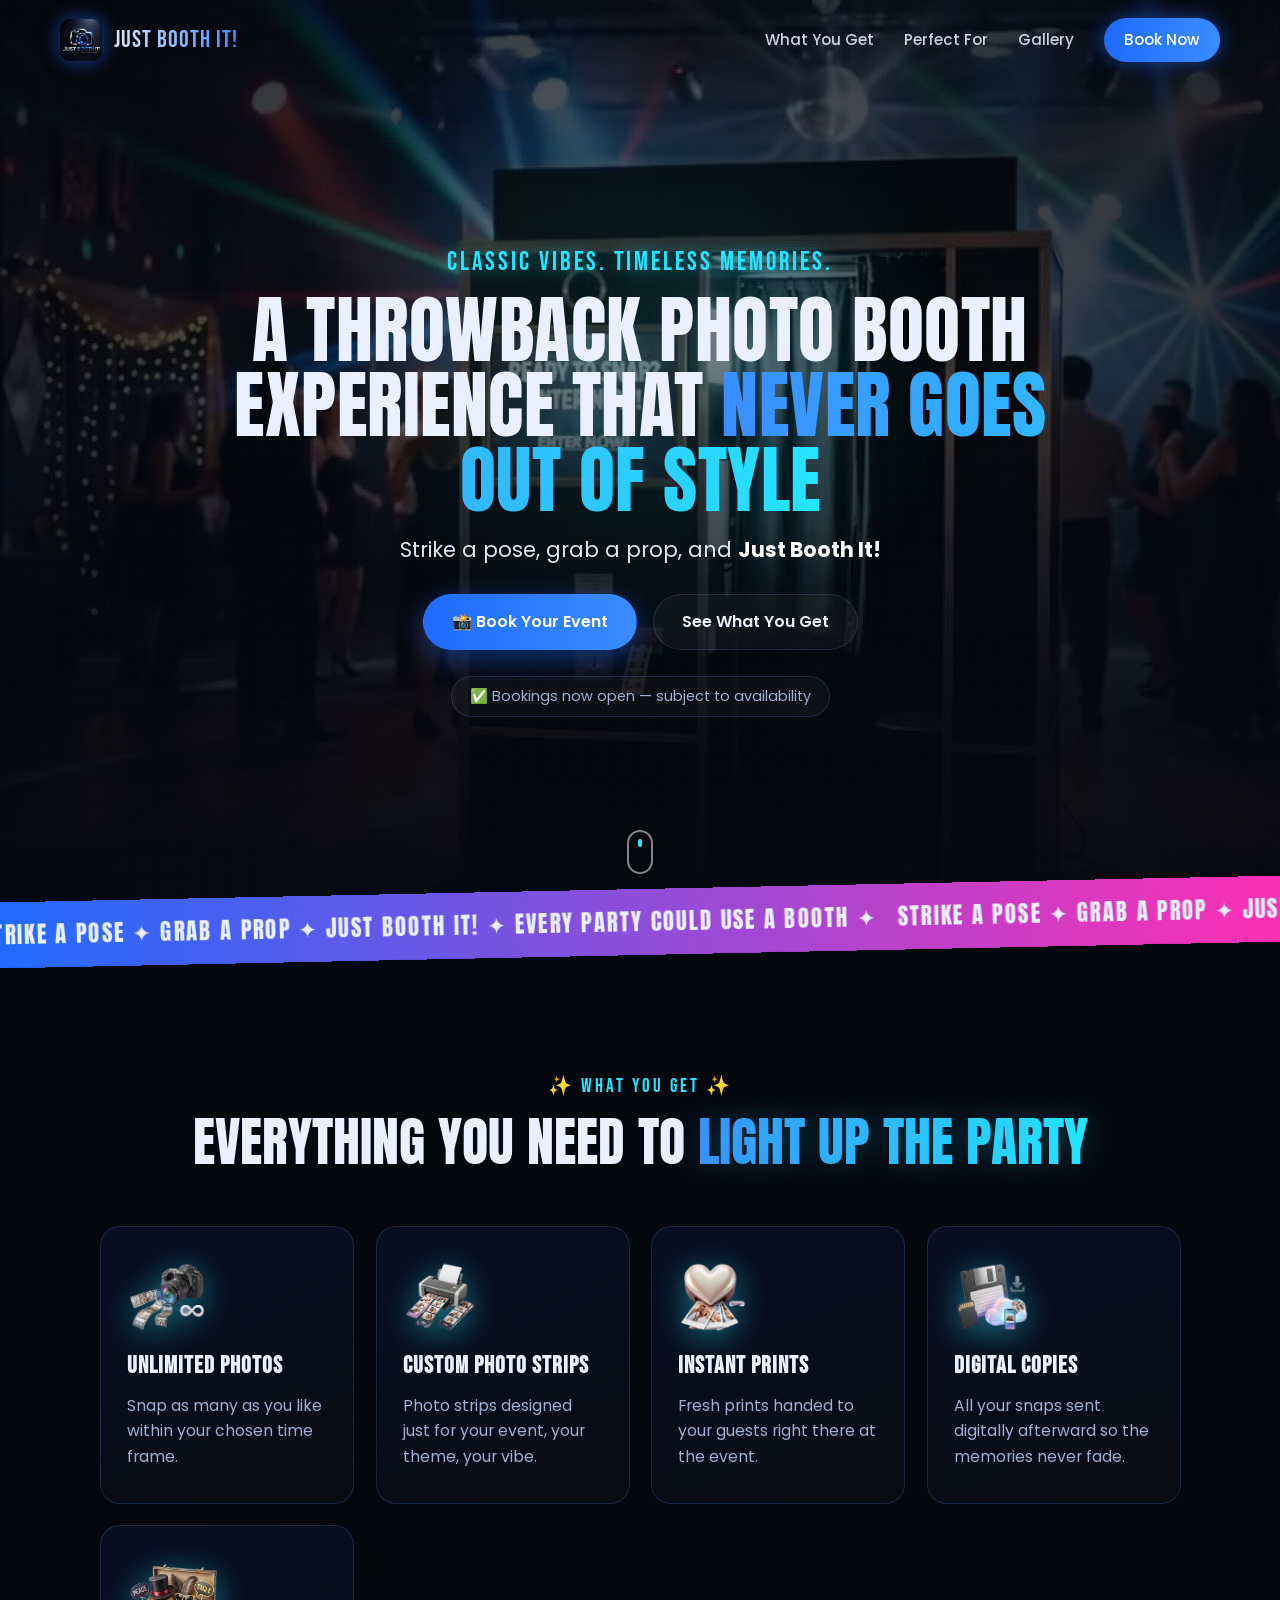
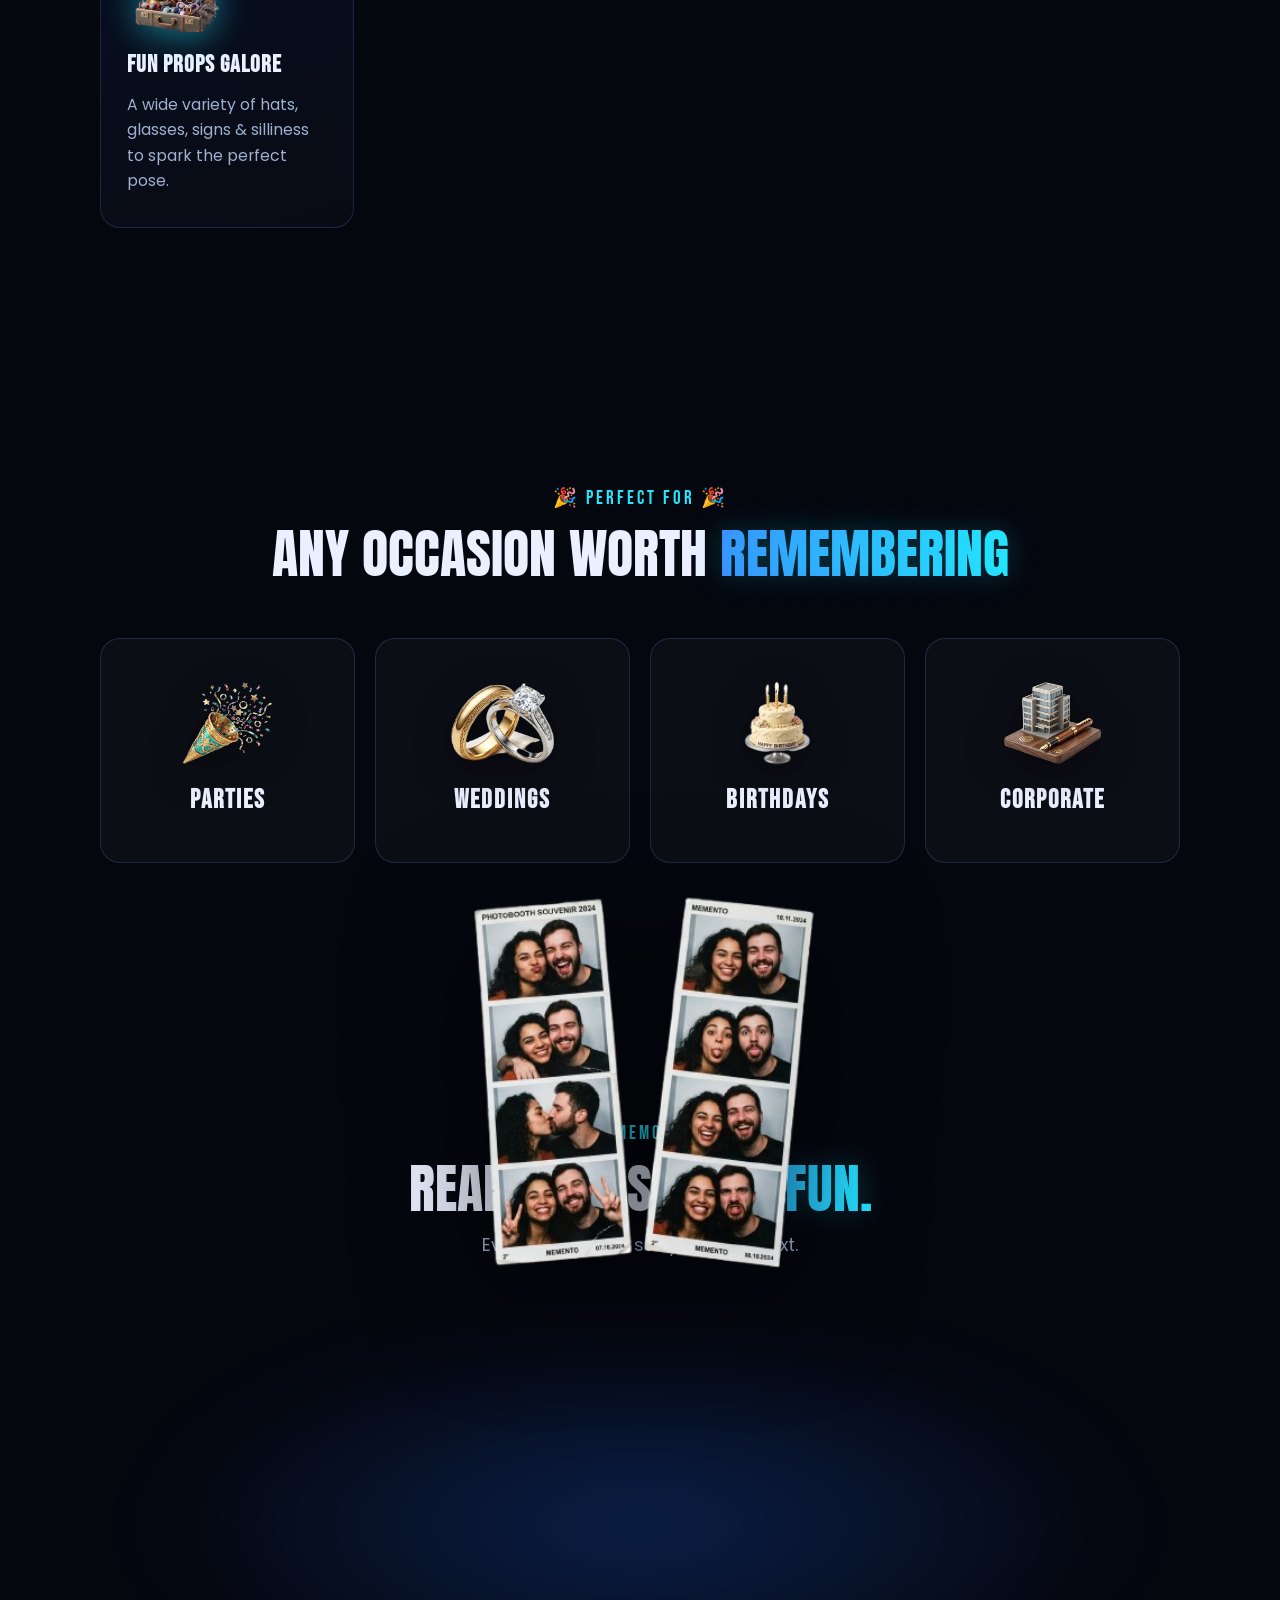
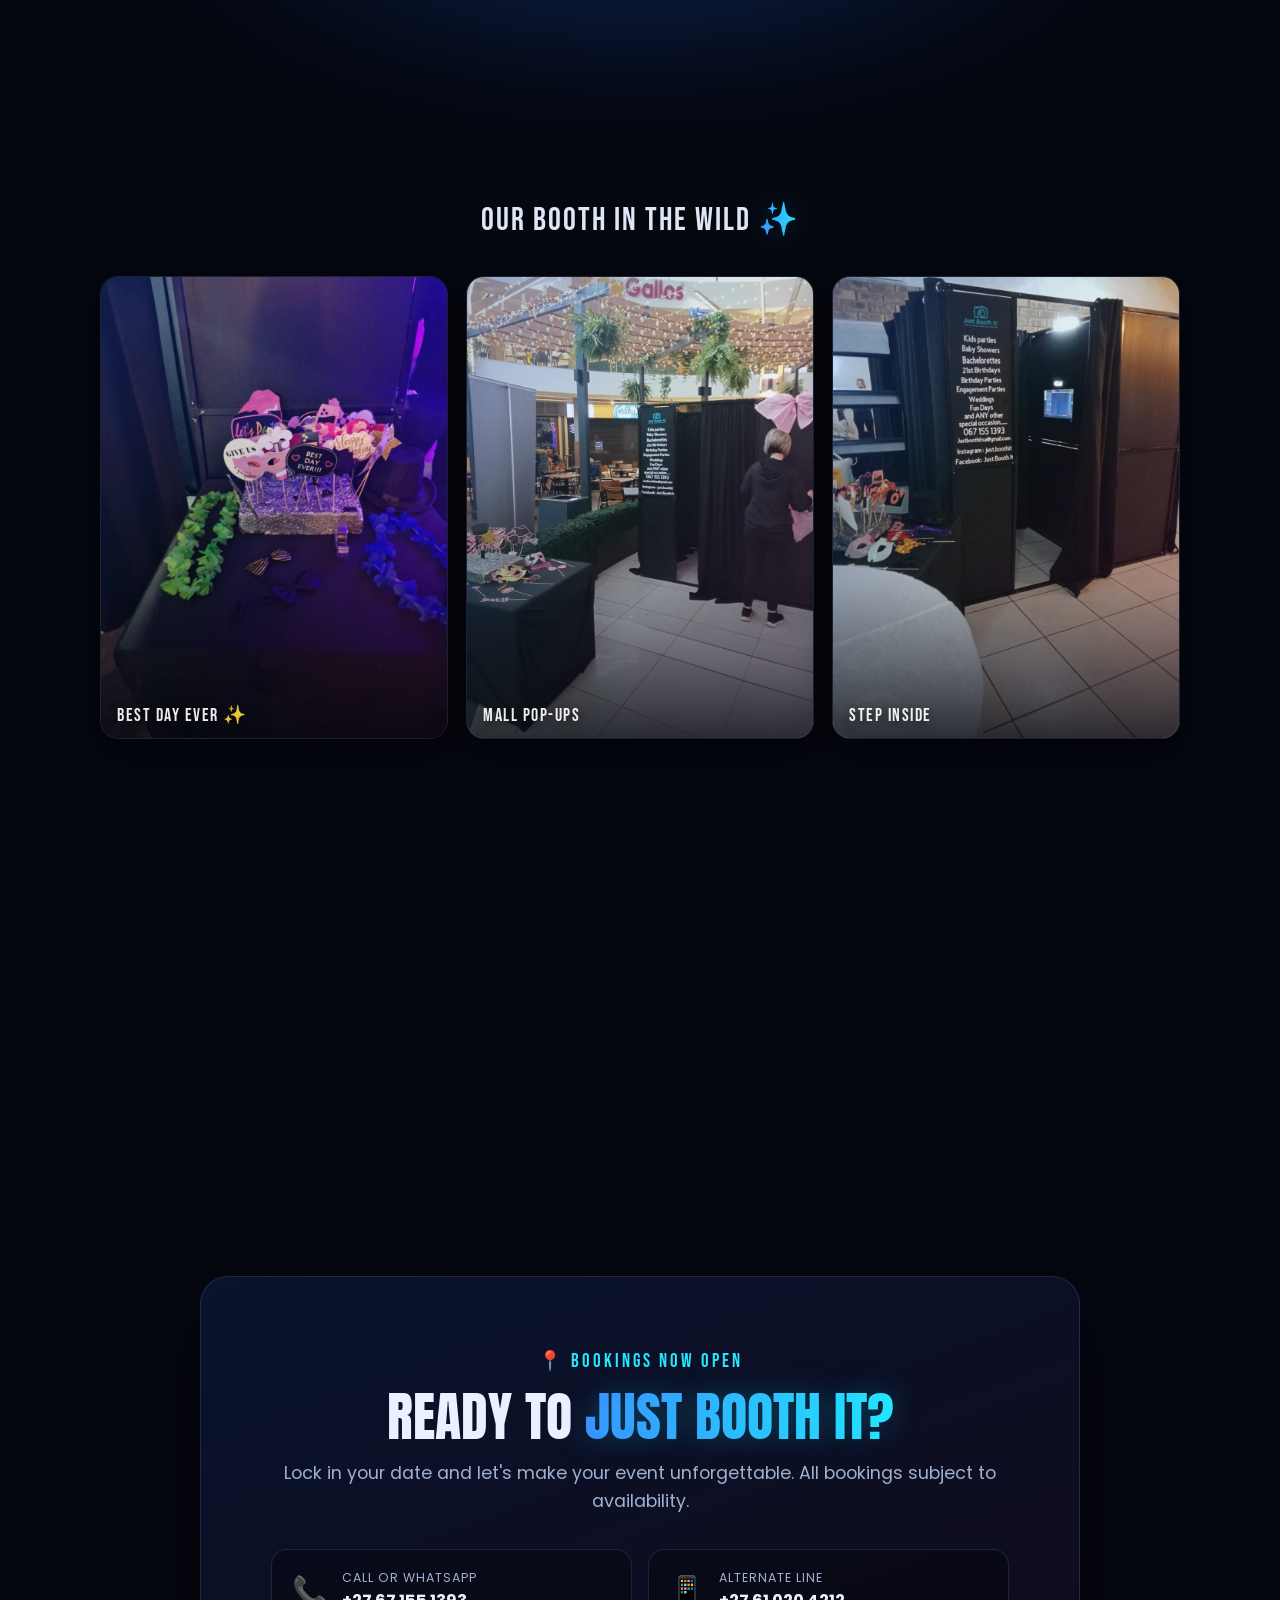
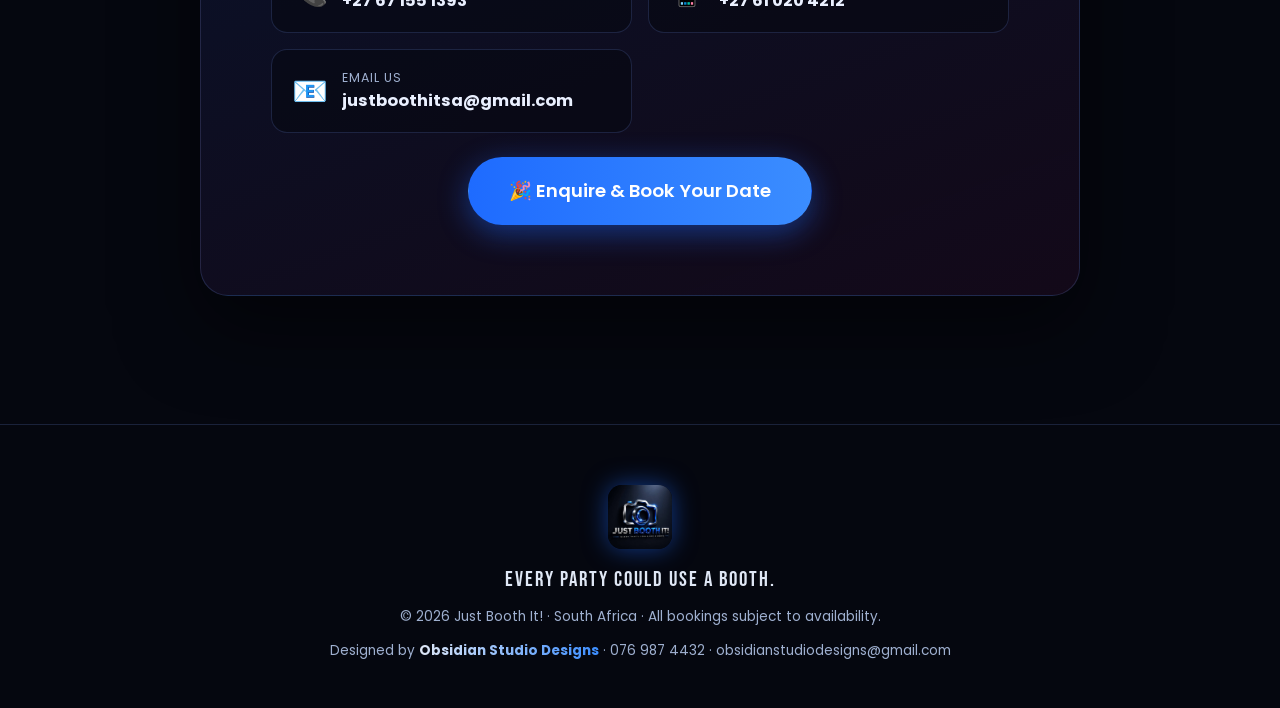
==== commit a4a59c6f: "Add proper favicon set (camera mark) for browser tabs and Google search" ====
--- a/index.html
+++ b/index.html
@@ -5,7 +5,10 @@
   <meta name="viewport" content="width=device-width, initial-scale=1.0" />
   <title>Just Booth It! — Photo Booth Rental | Every Party Could Use a Booth</title>
   <meta name="description" content="Just Booth It! — a throwback photo booth experience that never goes out of style. Unlimited photos, custom strips, instant prints & digital copies for parties, weddings, birthdays & corporate events. Bookings now open." />
-  <link rel="icon" type="image/jpeg" href="assets/logo.jpg" />
+  <link rel="icon" href="/favicon.ico" sizes="any" />
+  <link rel="icon" type="image/png" sizes="32x32" href="/favicon-32x32.png" />
+  <link rel="icon" type="image/png" sizes="16x16" href="/favicon-16x16.png" />
+  <link rel="apple-touch-icon" href="/apple-touch-icon.png" />
   <link rel="stylesheet" href="styles.css" />
   <link rel="preconnect" href="https://fonts.googleapis.com" />
   <link rel="preconnect" href="https://fonts.gstatic.com" crossorigin />
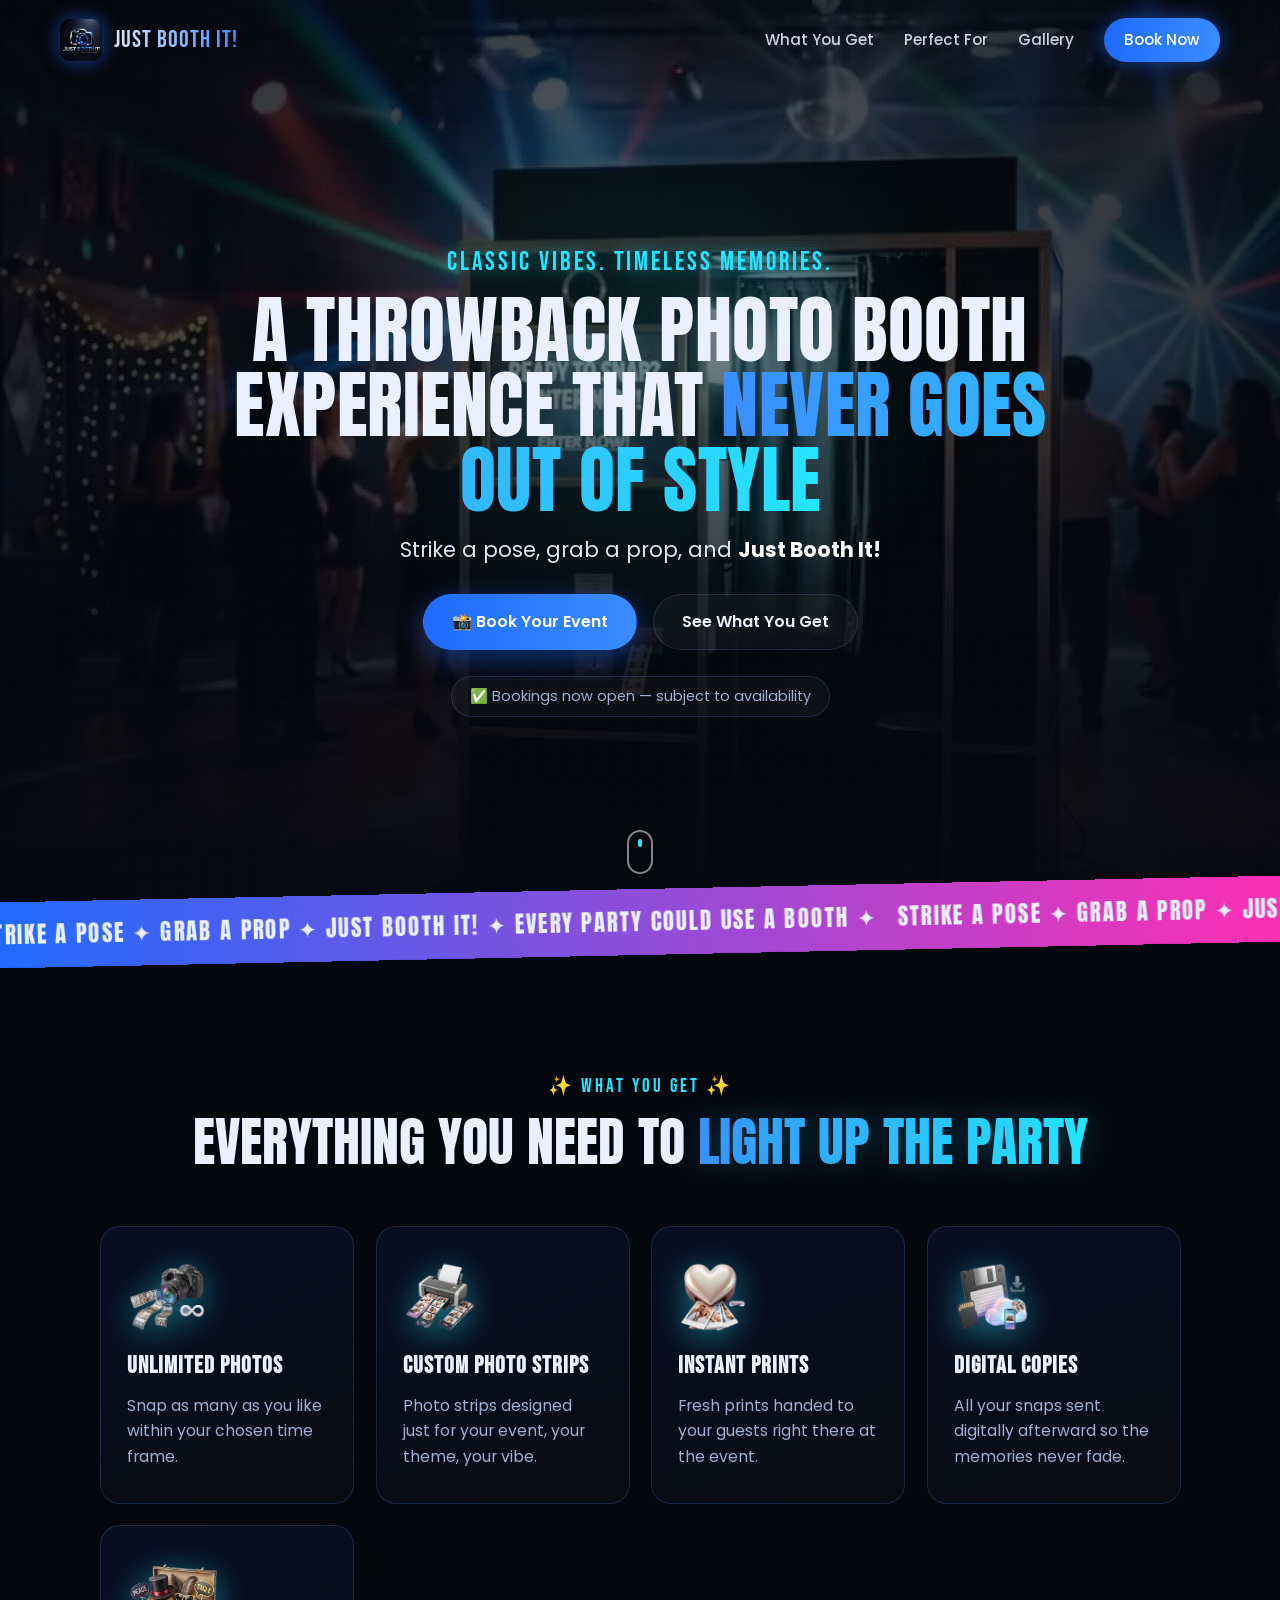
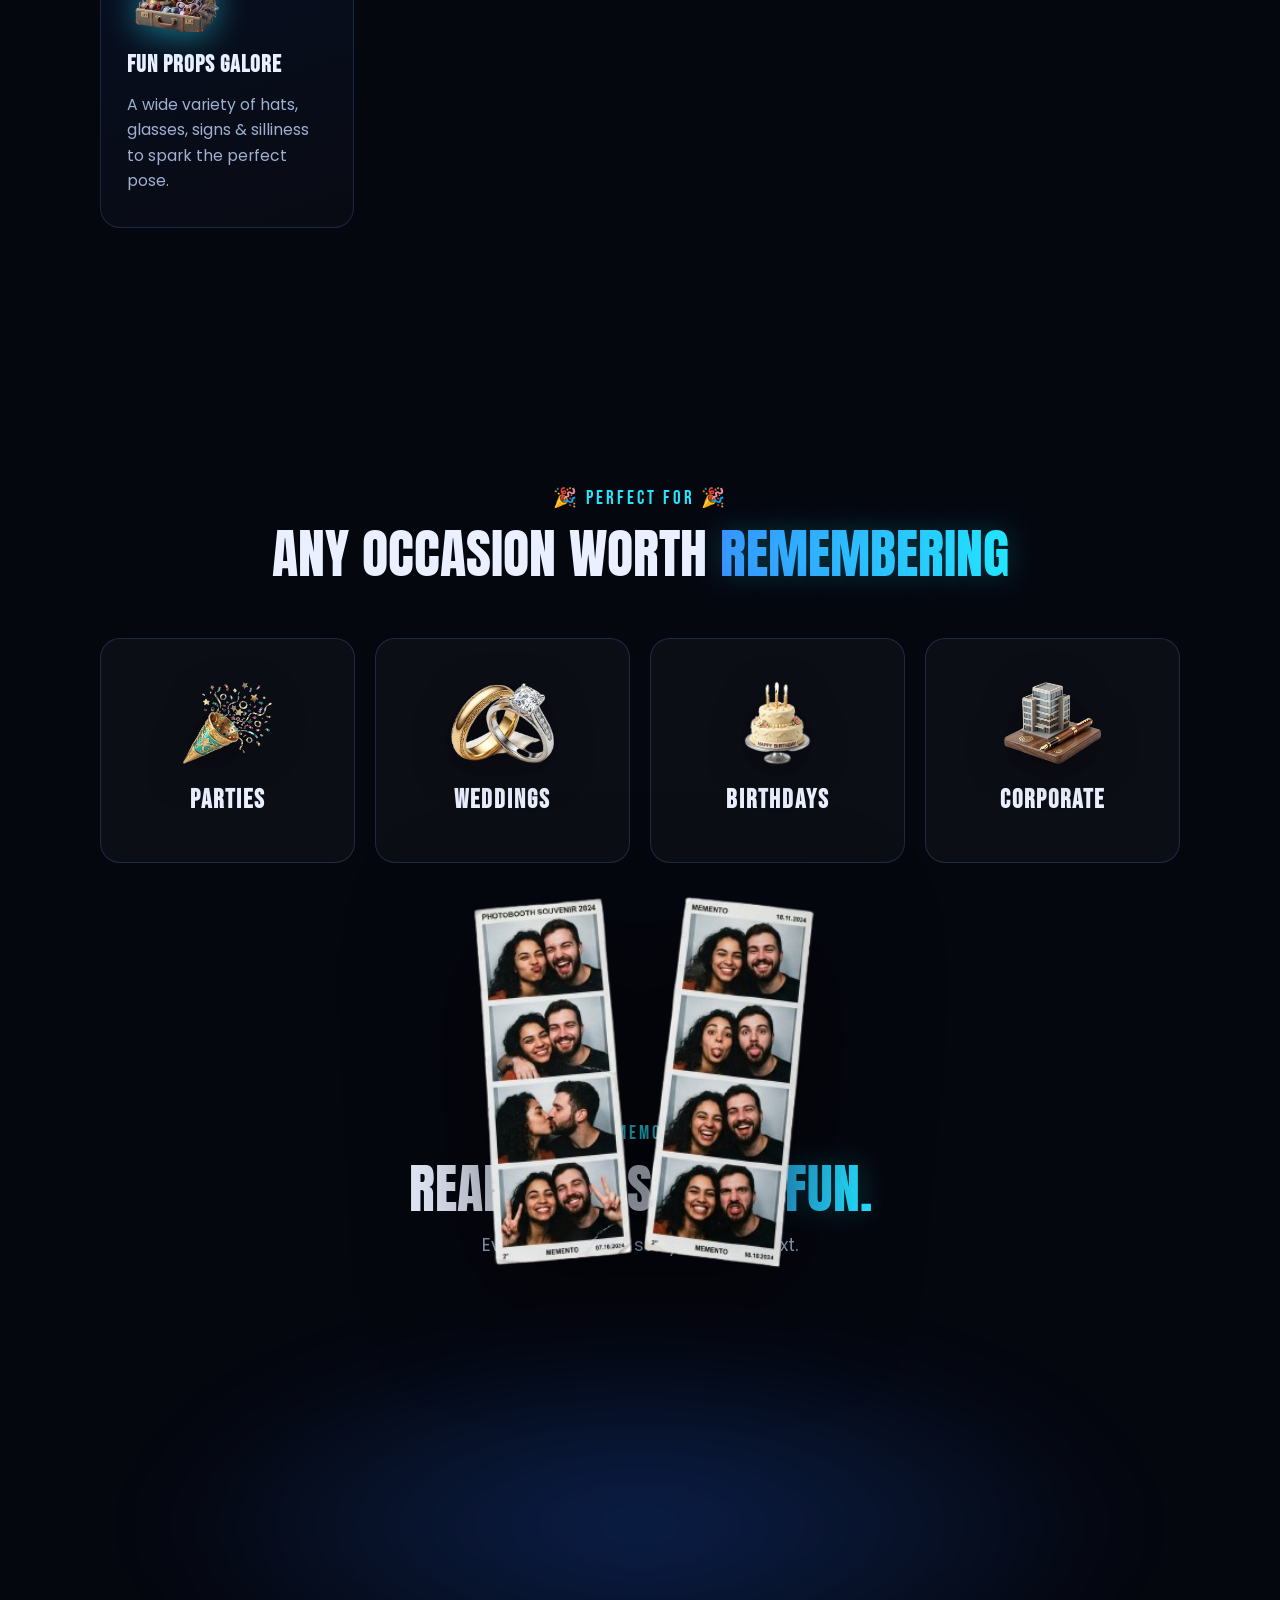
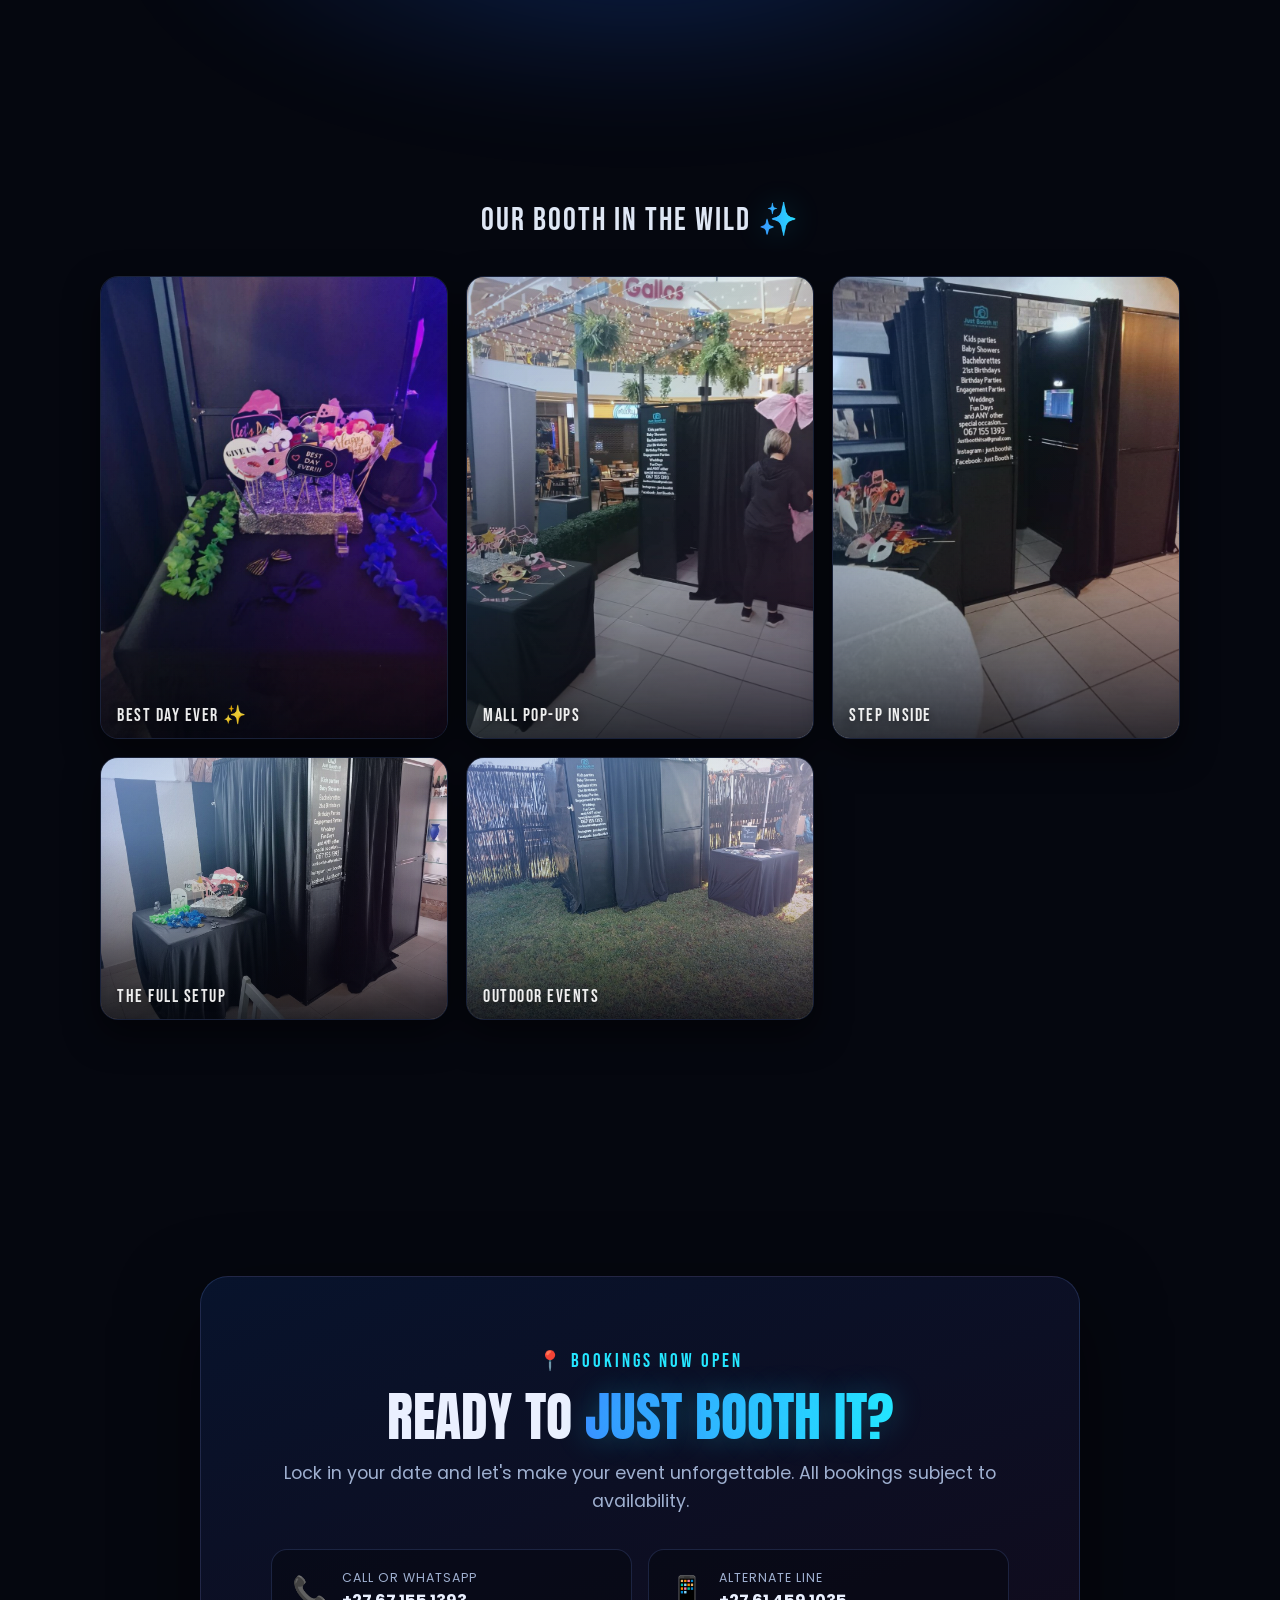
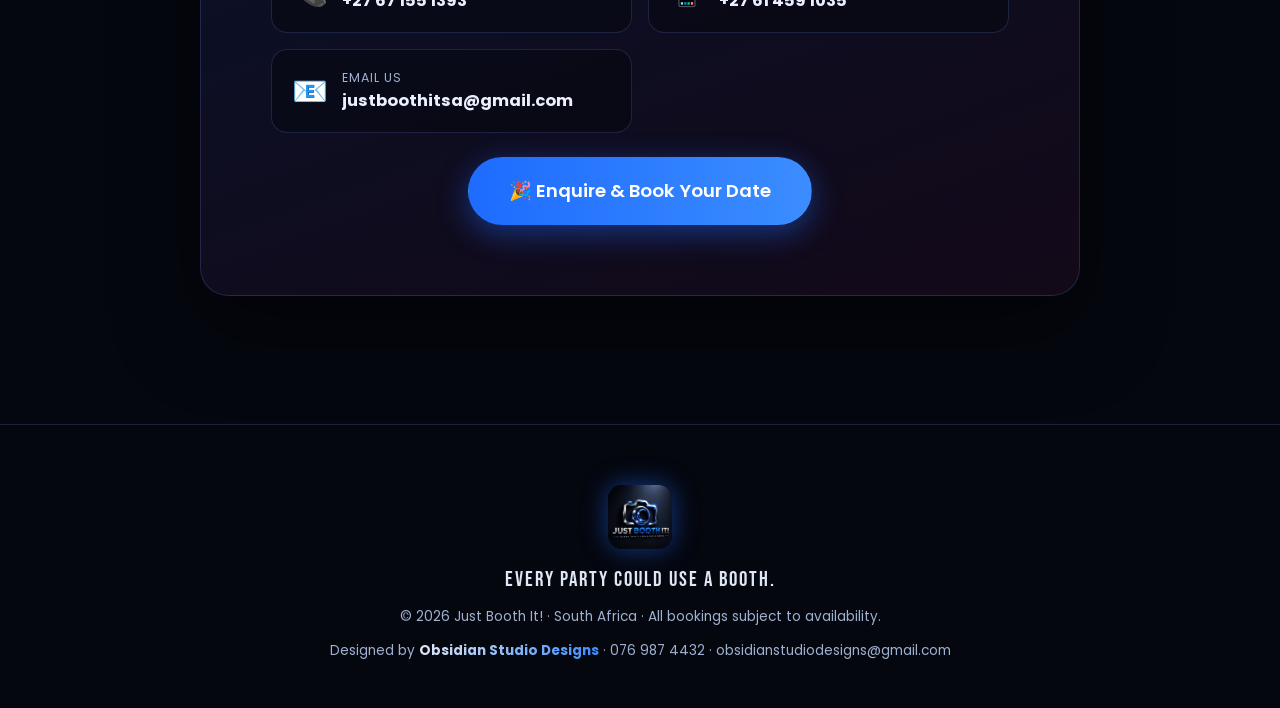
==== commit 466d310d: "Update alternate contact number to +27 61 459 1035 Co-Authored-By: Claude Opus 5.5 <noreply@anthropi" ====
--- a/index.html
+++ b/index.html
@@ -160,9 +160,9 @@
           <span class="contact__ic">📞</span>
           <span class="contact__t"><small>Call or WhatsApp</small><b>+27 67 155 1393</b></span>
         </a>
-        <a class="contact" href="tel:+27610204212">
+        <a class="contact" href="tel:+27614591035">
           <span class="contact__ic">📱</span>
-          <span class="contact__t"><small>Alternate line</small><b>+27 61 020 4212</b></span>
+          <span class="contact__t"><small>Alternate line</small><b>+27 61 459 1035</b></span>
         </a>
         <a class="contact" href="mailto:justboothitsa@gmail.com">
           <span class="contact__ic">📧</span>
